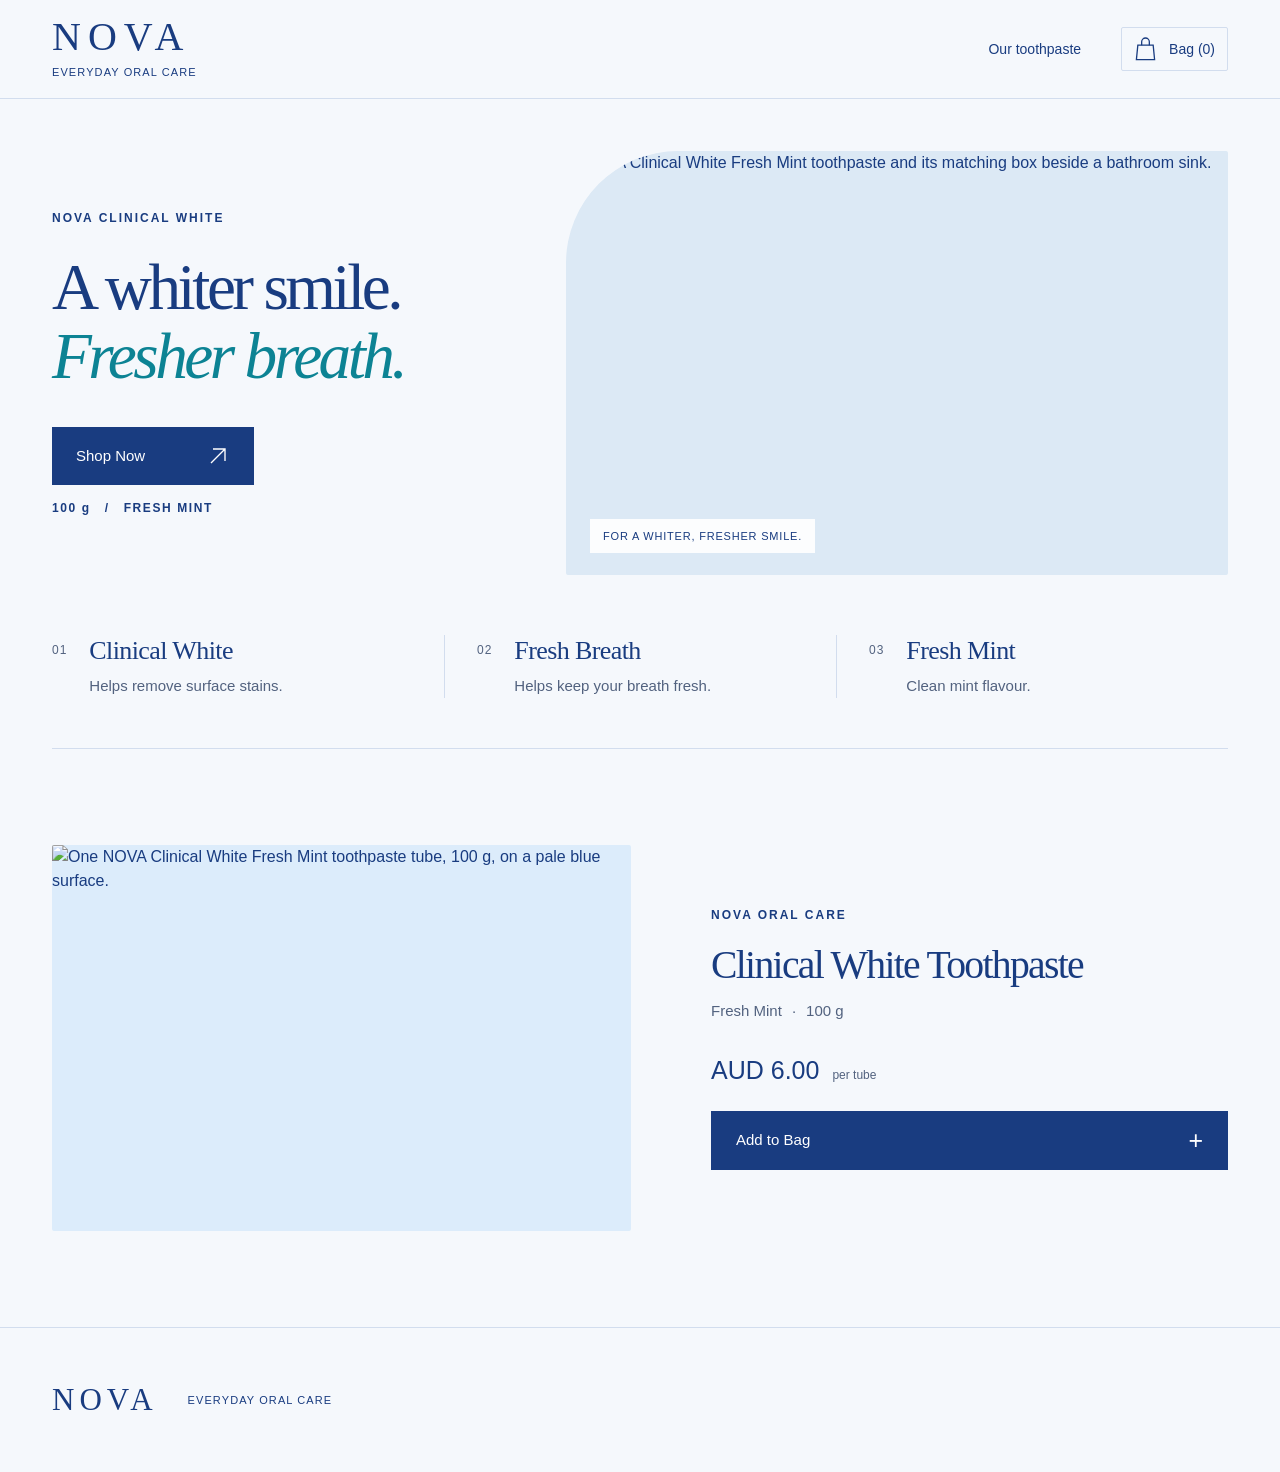
==== index.html @ c492907c "Build NOVA toothpaste page with compatible DICE tracking and accessible bag" ====
<!doctype html>
<html lang="en-AU">
<head>
  <meta charset="utf-8">
  <meta name="viewport" content="width=device-width, initial-scale=1">
  <meta name="theme-color" content="#f5f8fc">
  <meta name="description" content="Discover NOVA Clinical White Toothpaste. Fresh Mint, 100 g.">
  <title>Clinical White Toothpaste — NOVA</title>
  <link rel="icon" href="data:,">
  <link rel="stylesheet" href="styles.css">
  <script src="app.js" defer></script>
  <script src="tracking.js" defer></script>
</head>
<body>
  <header class="site-header">
    <div class="header-inner wrap">
      <div class="brand" aria-label="NOVA — Everyday oral care">
        <span class="wordmark" aria-hidden="true">NOVA</span>
        <span class="brand-caption" aria-hidden="true">Everyday oral care</span>
      </div>
      <div class="header-tools">
        <span class="category-label">Our toothpaste</span>
        <button class="bag" id="open-bag" type="button" aria-haspopup="dialog" aria-controls="bag-panel" aria-expanded="false">
          <svg viewBox="0 0 24 26" width="23" height="25" fill="none" aria-hidden="true"><path d="M4 8.5h16l1.5 15h-19l1.5-15Z"/><path d="M8 8.5V5a4 4 0 0 1 8 0v3.5"/></svg>
          <span id="bag-count">Bag (0)</span>
        </button>
      </div>
    </div>
  </header>

  <main class="wrap">
    <section class="introduction" aria-labelledby="hero-heading">
      <div class="hero">
        <div class="hero-copy">
          <p class="eyebrow">NOVA Clinical White</p>
          <h1 id="hero-heading">A whiter smile.<br><em>Fresher breath.</em></h1>
          <!-- Shop Now leads to the single purchase section; it never adds an item. -->
          <a class="shop-button" id="shop-now" href="#product">
            <span>Shop Now</span>
            <svg viewBox="0 0 24 24" width="24" height="24" fill="none" aria-hidden="true"><path d="M5 19 19 5M7 5h12v12"/></svg>
          </a>
          <p class="product-facts"><span>100 g</span><span aria-hidden="true">/</span><span>Fresh Mint</span></p>
        </div>
        <figure class="hero-photo">
          <img src="assets/nova-hero-hd.jpg" width="1536" height="1024" alt="NOVA Clinical White Fresh Mint toothpaste and its matching box beside a bathroom sink." fetchpriority="high" draggable="false">
          <span class="photo-label" aria-hidden="true">For a whiter, fresher smile.</span>
        </figure>
      </div>

      <div class="benefits" aria-label="Product features">
        <div class="benefit"><span class="benefit-number" aria-hidden="true">01</span><div><h2>Clinical White</h2><p>Helps remove surface stains.</p></div></div>
        <div class="benefit"><span class="benefit-number" aria-hidden="true">02</span><div><h2>Fresh Breath</h2><p>Helps keep your breath fresh.</p></div></div>
        <div class="benefit"><span class="benefit-number" aria-hidden="true">03</span><div><h2>Fresh Mint</h2><p>Clean mint flavour.</p></div></div>
      </div>
    </section>

    <section class="product-section" id="product" aria-labelledby="product-heading">
      <figure class="product-photo">
        <img src="assets/nova-tube-studio.png" width="1536" height="1024" alt="One NOVA Clinical White Fresh Mint toothpaste tube, 100 g, on a pale blue surface." draggable="false">
      </figure>
      <div class="product-copy">
        <p class="eyebrow">NOVA Oral Care</p>
        <h2 id="product-heading" tabindex="-1">Clinical White Toothpaste</h2>
        <p class="variant">Fresh Mint <span aria-hidden="true">·</span> 100 g</p>
        <p class="price">AUD 6.00 <span>per tube</span></p>
        <button class="add-button" id="add-to-bag" type="button"><span id="add-label">Add to Bag</span><span id="add-symbol" aria-hidden="true">+</span></button>
        <span class="sr-only" id="bag-announcement" role="status" aria-live="polite" aria-atomic="true"></span>
      </div>
    </section>
  </main>

  <footer class="site-footer"><div class="wrap footer-inner"><span class="wordmark">NOVA</span><span class="brand-caption">Everyday oral care</span></div></footer>

  <!-- A read-only bag preview; adding an item remains a separate action. -->
  <dialog class="bag-panel" id="bag-panel" aria-labelledby="bag-heading">
    <div class="bag-panel-header">
      <h2 id="bag-heading">Your bag</h2>
      <button class="bag-close" id="close-bag" type="button" autofocus>Close</button>
    </div>
    <div class="bag-panel-body">
      <div class="bag-empty" id="bag-empty">
        <svg viewBox="0 0 24 26" width="40" height="44" fill="none" aria-hidden="true"><path d="M4 8.5h16l1.5 15h-19l1.5-15Z"/><path d="M8 8.5V5a4 4 0 0 1 8 0v3.5"/></svg>
        <h3>Your bag is empty.</h3>
        <p>Take a look at Clinical White Toothpaste.</p>
      </div>
      <div id="bag-filled" hidden>
        <div class="bag-item">
          <img src="assets/nova-tube-studio.png" width="1536" height="1024" alt="NOVA Clinical White toothpaste tube">
          <div class="bag-item-copy">
            <h3>Clinical White Toothpaste</h3>
            <p>Fresh Mint · 100 g</p>
            <p>Quantity: 1</p>
            <p class="bag-item-price">AUD 6.00</p>
          </div>
        </div>
        <div class="bag-subtotal"><span>Subtotal</span><span>AUD 6.00</span></div>
      </div>
    </div>
    <div class="bag-panel-footer"><button class="browse-button" id="continue-browsing" type="button">Continue browsing</button></div>
  </dialog>
</body>
</html>
---- styles.css ----
/* Main editing controls: palette, content width and section spacing. */
:root {
  --paper: #f5f8fc;
  --navy: #193c80;
  --teal: #0c8394;
  --muted: #52627f;
  --rule: #d2ddee;
  --content-width: 1290px;
  --intro-top: 52px;
  --features-gap: 60px;
  --purchase-space: 96px;
  color-scheme: light;
  font-family: Arial, Helvetica, sans-serif;
  color: var(--navy);
  background: var(--paper);
}
* { box-sizing: border-box; }
html { scroll-behavior: smooth; }
body { margin: 0; font-size: 16px; line-height: 1.5; -webkit-font-smoothing: antialiased; }
button, a { -webkit-tap-highlight-color: transparent; }
button { font: inherit; }
figure, h1, h2, p { margin: 0; }
svg { flex: none; stroke: currentColor; stroke-width: 1.35; }
.wrap { width: min(var(--content-width), calc(100% - 104px)); margin-inline: auto; }
.site-header { position: sticky; top: 0; z-index: 10; background: var(--paper); border-bottom: 1px solid var(--rule); }
.header-inner { min-height: 98px; display: flex; align-items: center; justify-content: space-between; gap: 24px; }
.brand { display: flex; flex-direction: column; align-items: flex-start; }
.wordmark { font: 40px/1 Georgia, 'Times New Roman', serif; letter-spacing: 7px; }
.brand-caption { margin-top: 7px; font-size: 11px; letter-spacing: 1.1px; text-transform: uppercase; }
.header-tools { display: flex; align-items: center; gap: 40px; font-size: 14px; }
.bag { display: inline-flex; align-items: center; gap: 12px; min-height: 44px; padding: 8px 12px; border: 1px solid var(--rule); border-radius: 2px; background: transparent; color: var(--navy); font: inherit; white-space: nowrap; cursor: pointer; }
.bag:hover { background: #eaf0f8; border-color: #a9bbd5; }
.introduction { padding-top: var(--intro-top); border-bottom: 1px solid var(--rule); }
.hero { display: grid; grid-template-columns: .82fr 1.18fr; gap: 54px; align-items: center; }
.hero-copy { padding-block: 16px; }
.eyebrow { font-size: 12px; line-height: 1.5; font-weight: 700; letter-spacing: 2px; text-transform: uppercase; }
h1 { margin-top: 26px; font: 400 clamp(46px, 5.1vw, 74px)/1.06 Georgia, 'Times New Roman', serif; letter-spacing: -3.5px; }
h1 em { color: var(--teal); font-weight: 400; }
.shop-button, .add-button { display: flex; align-items: center; justify-content: space-between; gap: 28px; min-height: 58px; border: 1px solid var(--navy); border-radius: 0; background: var(--navy); color: white; text-decoration: none; cursor: pointer; transition: background-color 160ms ease, border-color 160ms ease; }
.shop-button { width: 202px; margin-top: 36px; padding: 16px 23px; font-size: 15px; }
.shop-button:hover, .add-button:not([aria-disabled="true"]):hover { background: #102f69; border-color: #102f69; }
a:focus-visible, button:focus-visible { outline: 3px solid var(--teal); outline-offset: 5px; }
.product-facts { display: flex; align-items: center; gap: 14px; margin-top: 15px; font-size: 12px; line-height: 1.4; font-weight: 700; letter-spacing: 1.6px; }
.product-facts span:last-child { text-transform: uppercase; }
.hero-photo { position: relative; overflow: hidden; aspect-ratio: 749 / 480; border-radius: 112px 2px 2px 2px; background: #dce9f5; }
.hero-photo img { display: block; width: 100%; height: 100%; object-fit: cover; }
.photo-label { position: absolute; left: 24px; bottom: 22px; padding: 9px 13px; background: rgb(255 255 255 / 93%); font-size: 11px; letter-spacing: .8px; text-transform: uppercase; }
.benefits { display: grid; grid-template-columns: repeat(3, 1fr); margin-top: var(--features-gap); padding-bottom: 50px; }
.benefit { display: flex; align-items: flex-start; gap: 22px; padding-inline: 32px; border-left: 1px solid var(--rule); }
.benefit:first-child { border-left: 0; padding-left: 0; }
.benefit:last-child { padding-right: 0; }
.benefit-number { padding-top: 6px; flex: none; font-size: 12px; letter-spacing: 1px; color: var(--muted); }
.benefit h2 { font: 400 26px/1.2 Georgia, 'Times New Roman', serif; letter-spacing: -.6px; }
.benefit p { margin-top: 9px; font-size: 15px; color: var(--muted); }
.product-section { display: grid; grid-template-columns: 1.12fr 1fr; align-items: center; gap: 80px; padding-block: var(--purchase-space); scroll-margin-top: 128px; }
.product-photo { overflow: hidden; aspect-ratio: 3 / 2; border-radius: 2px; background: #dcecfb; }
.product-photo img { display: block; width: 100%; height: 100%; object-fit: cover; }
.product-copy { padding-block: 16px; }
.product-copy h2 { margin-top: 19px; font: 400 clamp(34px, 3.1vw, 46px)/1.13 Georgia, 'Times New Roman', serif; letter-spacing: -1.7px; }
.product-copy h2:focus { outline: none; }
.variant { display: flex; gap: 10px; margin-top: 12px; color: var(--muted); font-size: 15px; }
.price { display: flex; align-items: baseline; gap: 13px; margin-top: 32px; font-size: 25px; line-height: 1.2; }
.price span { color: var(--muted); font-size: 12px; }
.add-button { width: 100%; margin-top: 26px; padding: 16px 24px; font-size: 15px; text-align: left; }
#add-symbol { font-size: 25px; font-weight: 400; line-height: 1; }
.add-button[aria-disabled="true"] { cursor: default; }
.site-footer { border-top: 1px solid var(--rule); }
.footer-inner { min-height: 144px; display: flex; align-items: center; gap: 30px; padding-block: 32px; }
.footer-inner .wordmark { font-size: 31px; letter-spacing: 5px; }
.footer-inner .brand-caption { margin: 0; }
.bag-panel { position: fixed; inset: 0 0 0 auto; width: min(440px, 100%); height: 100%; height: 100dvh; max-width: none; max-height: none; margin: 0; padding: 0; border: 0; border-left: 1px solid var(--rule); color: var(--navy); background: var(--paper); box-shadow: -12px 0 48px rgb(12 32 64 / 12%); }
.bag-panel[open] { display: flex; flex-direction: column; }
.bag-panel::backdrop { background: rgb(17 33 58 / 30%); }
.bag-panel [hidden] { display: none; }
.bag-panel-header { display: flex; align-items: center; justify-content: space-between; gap: 20px; padding: 25px 28px; border-bottom: 1px solid var(--rule); }
.bag-panel-header h2 { font: 400 32px/1.2 Georgia, 'Times New Roman', serif; letter-spacing: -.6px; }
.bag-close { min-height: 44px; padding: 10px 4px; border: 0; background: none; color: var(--navy); font-size: 13px; text-decoration: underline; text-underline-offset: 4px; cursor: pointer; }
.bag-panel-body { flex: 1; overflow-y: auto; padding: 32px 28px; }
.bag-empty { padding-block: 42px; text-align: center; }
.bag-empty svg { margin-bottom: 20px; }
.bag-empty h3 { margin: 0; font: 400 26px/1.25 Georgia, 'Times New Roman', serif; }
.bag-empty p { margin-top: 14px; font-size: 14px; color: var(--muted); }
.bag-item { display: grid; grid-template-columns: 116px minmax(0, 1fr); gap: 20px; align-items: start; }
.bag-item img { width: 100%; height: 94px; object-fit: cover; border-radius: 2px; }
.bag-item h3 { margin: 0 0 10px; font: 400 23px/1.2 Georgia, 'Times New Roman', serif; letter-spacing: -.4px; }
.bag-item p { margin-top: 6px; font-size: 13px; color: var(--muted); }
.bag-item .bag-item-price { margin-top: 16px; color: var(--navy); font-size: 16px; }
.bag-subtotal { display: flex; justify-content: space-between; gap: 20px; margin-top: 32px; padding-top: 23px; border-top: 1px solid var(--rule); }
.bag-panel-footer { padding: 24px 28px 28px; border-top: 1px solid var(--rule); }
.browse-button { width: 100%; min-height: 54px; padding: 14px 20px; border: 1px solid var(--navy); border-radius: 0; background: var(--navy); color: white; cursor: pointer; }
.browse-button:hover { background: #102f69; }
.sr-only { position: absolute; width: 1px; height: 1px; padding: 0; overflow: hidden; clip: rect(0, 0, 0, 0); white-space: nowrap; border: 0; }
@media (min-width: 1440px) { .wrap { width: min(var(--content-width), calc(100% - 150px)); } }
@media (max-width: 1100px) and (min-width: 781px) {
  .wrap { width: calc(100% - 72px); }
  .hero { gap: 32px; grid-template-columns: .9fr 1.1fr; }
  h1 { font-size: clamp(41px, 4.9vw, 55px); letter-spacing: -2.4px; }
  .hero-photo { border-top-left-radius: 80px; }
  .benefit { gap: 14px; padding-inline: 22px; }
  .benefit h2 { font-size: 24px; }
  .benefit p { font-size: 14px; }
  .product-section { gap: 48px; }
}
@media (max-width: 780px) {
  :root { --intro-top: 36px; --features-gap: 40px; --purchase-space: 60px; }
  .wrap { width: calc(100% - 48px); }
  .header-inner { min-height: 84px; }
  .wordmark { font-size: 32px; letter-spacing: 5px; }
  .brand-caption { font-size: 9px; letter-spacing: .9px; }
  .header-tools { gap: 24px; font-size: 13px; }
  .hero { grid-template-columns: 1fr; gap: 32px; }
  .hero-copy { padding-block: 0; }
  h1 { margin-top: 20px; font-size: clamp(44px, 8.2vw, 64px); letter-spacing: -2.4px; }
  .shop-button { margin-top: 26px; }
  .hero-photo { border-top-left-radius: 80px; }
  .benefits { padding-bottom: 40px; }
  .benefit { gap: 12px; padding-inline: 16px; }
  .benefit h2 { font-size: 23px; }
  .benefit p { font-size: 14px; }
  .product-section { grid-template-columns: 1fr; gap: 34px; scroll-margin-top: 108px; }
  .product-copy { padding-block: 0; }
  .product-copy h2 { font-size: clamp(34px, 5.7vw, 44px); }
  .footer-inner { min-height: 128px; }
}
@media (max-width: 560px) {
  .wrap { width: calc(100% - 40px); }
  .category-label { display: none; }
  .header-tools { gap: 0; }
  .bag { gap: 8px; }
  .bag svg { width: 20px; height: 23px; }
  h1 { font-size: clamp(37px, 10.9vw, 57px); letter-spacing: -2px; }
  .eyebrow { font-size: 10px; letter-spacing: 1.7px; }
  .hero-photo { border-top-left-radius: 62px; }
  .photo-label { left: 12px; bottom: 12px; padding: 5px 7px; font-size: 7px; letter-spacing: .4px; }
  .shop-button { width: 182px; min-height: 54px; padding: 14px 20px; font-size: 14px; }
  .product-facts { font-size: 11px; gap: 12px; letter-spacing: 1.2px; }
  .benefits { grid-template-columns: 1fr; gap: 24px; }
  .benefit { padding: 0; border: 0; gap: 20px; }
  .benefit h2 { font-size: 25px; }
  .benefit p { margin-top: 5px; font-size: 14px; }
  .benefit-number { padding-top: 5px; }
  .product-copy h2 { font-size: 35px; letter-spacing: -1.2px; }
  .variant { margin-top: 10px; font-size: 14px; }
  .price { margin-top: 28px; }
  .footer-inner { gap: 18px; min-height: 116px; }
  .footer-inner .wordmark { font-size: 27px; letter-spacing: 4px; }
  .footer-inner .brand-caption { font-size: 8px; letter-spacing: .8px; }
  .bag-panel-header, .bag-panel-body, .bag-panel-footer { padding-inline: 22px; }
  .bag-item { grid-template-columns: 96px minmax(0, 1fr); gap: 16px; }
  .bag-item img { height: 84px; }
}
@media (prefers-reduced-motion: reduce) { html { scroll-behavior: auto; } .shop-button, .add-button { transition: none; } }
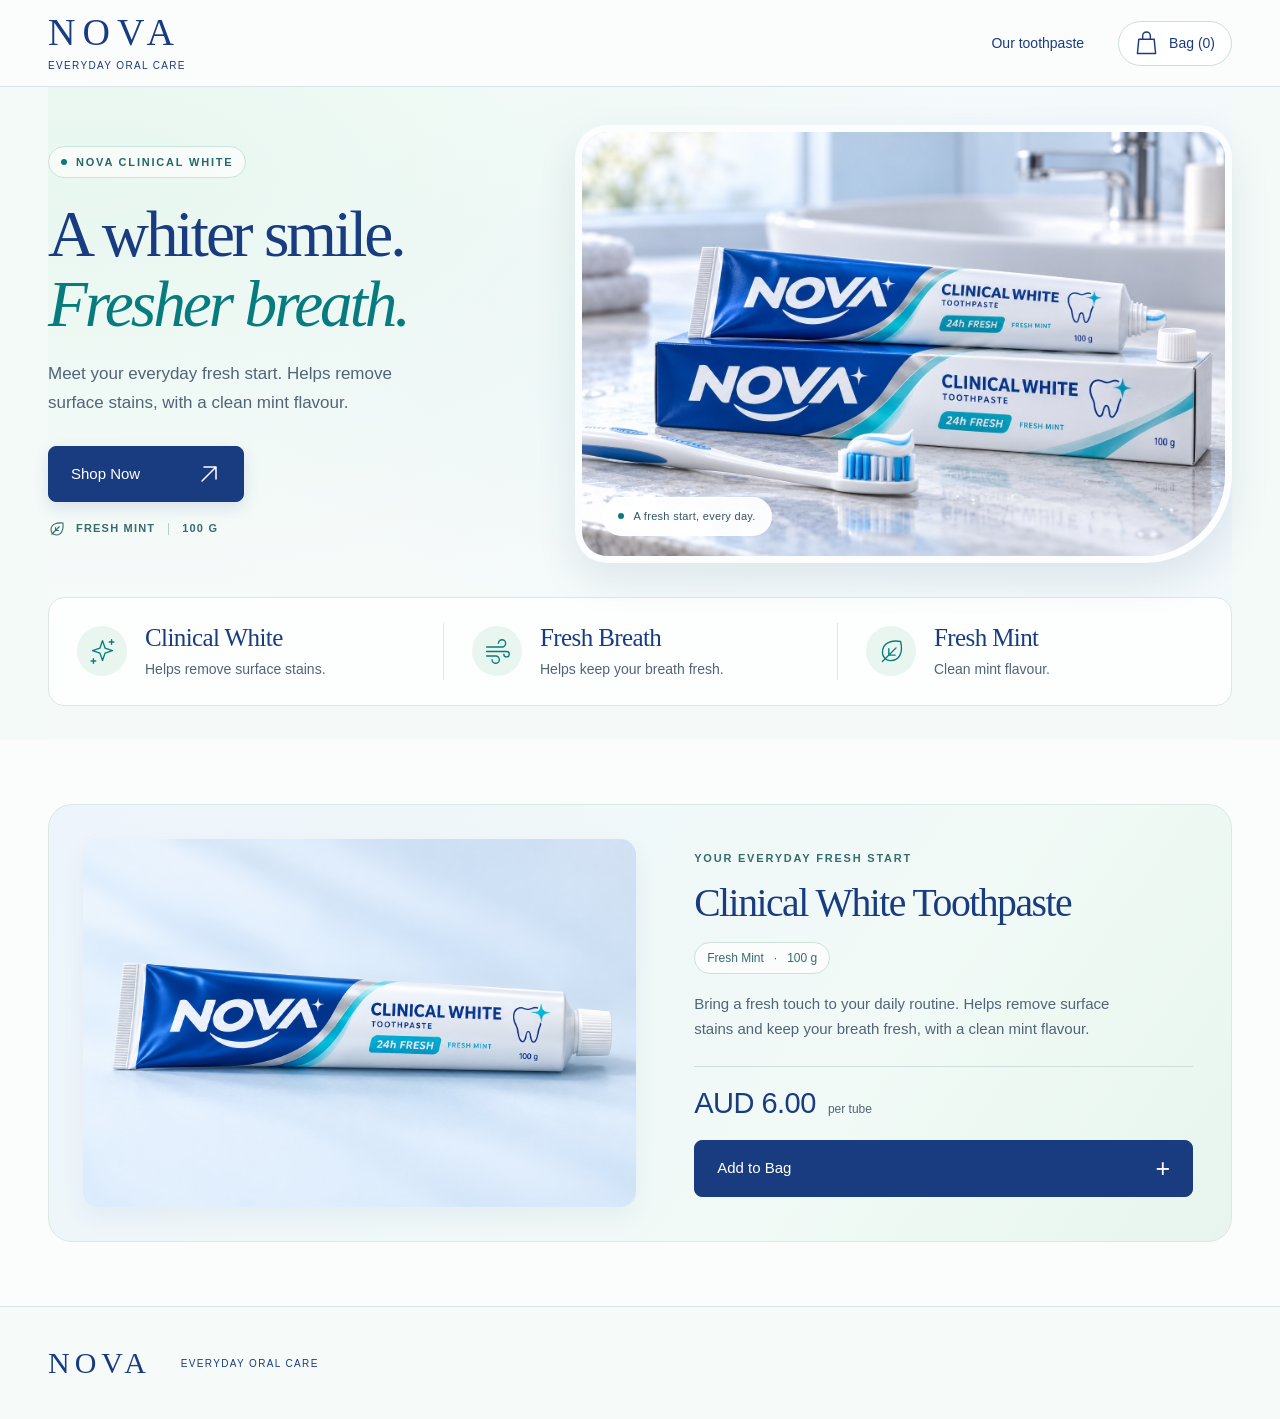
==== commit ddd19213: "Refresh NOVA landing page with mint accents and clearer product presentation" ====
--- a/index.html
+++ b/index.html
@@ -3,11 +3,11 @@
 <head>
   <meta charset="utf-8">
   <meta name="viewport" content="width=device-width, initial-scale=1">
-  <meta name="theme-color" content="#f5f8fc">
+  <meta name="theme-color" content="#f3faf8">
   <meta name="description" content="Discover NOVA Clinical White Toothpaste. Fresh Mint, 100 g.">
   <title>Clinical White Toothpaste — NOVA</title>
   <link rel="icon" href="data:,">
-  <link rel="stylesheet" href="styles.css">
+  <link rel="stylesheet" href="styles.css?v=20261106">
   <script src="app.js" defer></script>
   <script src="tracking.js" defer></script>
 </head>
@@ -32,25 +32,26 @@
     <section class="introduction" aria-labelledby="hero-heading">
       <div class="hero">
         <div class="hero-copy">
-          <p class="eyebrow">NOVA Clinical White</p>
+          <p class="eyebrow hero-eyebrow"><span class="eyebrow-dot" aria-hidden="true"></span>NOVA Clinical White</p>
           <h1 id="hero-heading">A whiter smile.<br><em>Fresher breath.</em></h1>
+          <p class="hero-description">Meet your everyday fresh start. Helps remove surface stains, with a clean mint flavour.</p>
           <!-- Shop Now leads to the single purchase section; it never adds an item. -->
           <a class="shop-button" id="shop-now" href="#product">
             <span>Shop Now</span>
             <svg viewBox="0 0 24 24" width="24" height="24" fill="none" aria-hidden="true"><path d="M5 19 19 5M7 5h12v12"/></svg>
           </a>
-          <p class="product-facts"><span>100 g</span><span aria-hidden="true">/</span><span>Fresh Mint</span></p>
+          <p class="product-facts"><svg viewBox="0 0 24 24" width="18" height="18" fill="none" aria-hidden="true"><path d="M20 4C11 3 4 6 4 13a7 7 0 0 0 7 7c7 0 10-7 9-16Z"/><path d="m5 19 10-10M10 14v-4m0 4h4"/></svg><span>Fresh Mint</span><span class="fact-divider" aria-hidden="true"></span><span>100 g</span></p>
         </div>
         <figure class="hero-photo">
           <img src="assets/nova-hero-hd.jpg" width="1536" height="1024" alt="NOVA Clinical White Fresh Mint toothpaste and its matching box beside a bathroom sink." fetchpriority="high" draggable="false">
-          <span class="photo-label" aria-hidden="true">For a whiter, fresher smile.</span>
+          <span class="photo-label" aria-hidden="true"><span class="photo-label-dot"></span>A fresh start, every day.</span>
         </figure>
       </div>
 
       <div class="benefits" aria-label="Product features">
-        <div class="benefit"><span class="benefit-number" aria-hidden="true">01</span><div><h2>Clinical White</h2><p>Helps remove surface stains.</p></div></div>
-        <div class="benefit"><span class="benefit-number" aria-hidden="true">02</span><div><h2>Fresh Breath</h2><p>Helps keep your breath fresh.</p></div></div>
-        <div class="benefit"><span class="benefit-number" aria-hidden="true">03</span><div><h2>Fresh Mint</h2><p>Clean mint flavour.</p></div></div>
+        <div class="benefit"><span class="benefit-icon" aria-hidden="true"><svg viewBox="0 0 32 32" width="29" height="29" fill="none"><path d="m16 4 2.8 8.2L27 15l-8.2 2.8L16 26l-2.8-8.2L5 15l8.2-2.8L16 4Z"/><path d="M26 3v5m-2.5-2.5h5M6 24v5m-2.5-2.5h5"/></svg></span><div><h2>Clinical White</h2><p>Helps remove surface stains.</p></div></div>
+        <div class="benefit"><span class="benefit-icon" aria-hidden="true"><svg viewBox="0 0 32 32" width="29" height="29" fill="none"><path d="M4 11h17a4 4 0 1 0-4-4M4 16h22a3 3 0 1 1-3 3M4 21h10a4 4 0 1 1-4 4"/></svg></span><div><h2>Fresh Breath</h2><p>Helps keep your breath fresh.</p></div></div>
+        <div class="benefit"><span class="benefit-icon" aria-hidden="true"><svg viewBox="0 0 32 32" width="29" height="29" fill="none"><path d="M26 5C15 3 6 7 6 17a9 9 0 0 0 9 9C25 26 29 17 26 5Z"/><path d="M6 27 21 12M13 20v-7m0 7h7"/></svg></span><div><h2>Fresh Mint</h2><p>Clean mint flavour.</p></div></div>
       </div>
     </section>
 
@@ -59,9 +60,10 @@
         <img src="assets/nova-tube-studio.png" width="1536" height="1024" alt="One NOVA Clinical White Fresh Mint toothpaste tube, 100 g, on a pale blue surface." draggable="false">
       </figure>
       <div class="product-copy">
-        <p class="eyebrow">NOVA Oral Care</p>
+        <p class="eyebrow product-eyebrow">Your everyday fresh start</p>
         <h2 id="product-heading" tabindex="-1">Clinical White Toothpaste</h2>
         <p class="variant">Fresh Mint <span aria-hidden="true">·</span> 100 g</p>
+        <p class="product-description">Bring a fresh touch to your daily routine. Helps remove surface stains and keep your breath fresh, with a clean mint flavour.</p>
         <p class="price">AUD 6.00 <span>per tube</span></p>
         <button class="add-button" id="add-to-bag" type="button"><span id="add-label">Add to Bag</span><span id="add-symbol" aria-hidden="true">+</span></button>
         <span class="sr-only" id="bag-announcement" role="status" aria-live="polite" aria-atomic="true"></span>
@@ -100,3 +102,4 @@
   </dialog>
 </body>
 </html>
+
--- a/styles.css
+++ b/styles.css
@@ -1,14 +1,11 @@
-/* Main editing controls: palette, content width and section spacing. */
+/* NOVA visual refresh. Keep the study hooks and product information in index.html. */
 :root {
-  --paper: #f5f8fc;
+  --paper: #fbfdfd;
   --navy: #193c80;
-  --teal: #0c8394;
-  --muted: #52627f;
-  --rule: #d2ddee;
+  --teal: #087b7e;
+  --muted: #526477;
+  --rule: #d8e5e6;
   --content-width: 1290px;
-  --intro-top: 52px;
-  --features-gap: 60px;
-  --purchase-space: 96px;
   color-scheme: light;
   font-family: Arial, Helvetica, sans-serif;
   color: var(--navy);
@@ -20,53 +17,58 @@
 button, a { -webkit-tap-highlight-color: transparent; }
 button { font: inherit; }
 figure, h1, h2, p { margin: 0; }
-svg { flex: none; stroke: currentColor; stroke-width: 1.35; }
-.wrap { width: min(var(--content-width), calc(100% - 104px)); margin-inline: auto; }
-.site-header { position: sticky; top: 0; z-index: 10; background: var(--paper); border-bottom: 1px solid var(--rule); }
-.header-inner { min-height: 98px; display: flex; align-items: center; justify-content: space-between; gap: 24px; }
+svg { flex: none; stroke: currentColor; stroke-width: 1.5; stroke-linecap: round; stroke-linejoin: round; }
+.wrap { width: min(var(--content-width), calc(100% - 96px)); margin-inline: auto; }
+.site-header { position: sticky; top: 0; z-index: 10; background: rgb(251 253 253 / 96%); border-bottom: 1px solid var(--rule); }
+.header-inner { min-height: 86px; display: flex; align-items: center; justify-content: space-between; gap: 24px; }
 .brand { display: flex; flex-direction: column; align-items: flex-start; }
-.wordmark { font: 40px/1 Georgia, 'Times New Roman', serif; letter-spacing: 7px; }
-.brand-caption { margin-top: 7px; font-size: 11px; letter-spacing: 1.1px; text-transform: uppercase; }
-.header-tools { display: flex; align-items: center; gap: 40px; font-size: 14px; }
-.bag { display: inline-flex; align-items: center; gap: 12px; min-height: 44px; padding: 8px 12px; border: 1px solid var(--rule); border-radius: 2px; background: transparent; color: var(--navy); font: inherit; white-space: nowrap; cursor: pointer; }
-.bag:hover { background: #eaf0f8; border-color: #a9bbd5; }
-.introduction { padding-top: var(--intro-top); border-bottom: 1px solid var(--rule); }
-.hero { display: grid; grid-template-columns: .82fr 1.18fr; gap: 54px; align-items: center; }
-.hero-copy { padding-block: 16px; }
-.eyebrow { font-size: 12px; line-height: 1.5; font-weight: 700; letter-spacing: 2px; text-transform: uppercase; }
-h1 { margin-top: 26px; font: 400 clamp(46px, 5.1vw, 74px)/1.06 Georgia, 'Times New Roman', serif; letter-spacing: -3.5px; }
+.wordmark { font: 38px/1 Georgia, 'Times New Roman', serif; letter-spacing: 7px; }
+.brand-caption { margin-top: 7px; font-size: 10px; letter-spacing: 1.35px; text-transform: uppercase; }
+.header-tools { display: flex; align-items: center; gap: 34px; font-size: 14px; }
+.bag { display: inline-flex; align-items: center; gap: 11px; min-height: 44px; padding: 9px 16px; border: 1px solid #cbdcdd; border-radius: 24px; background: #fff; color: var(--navy); font: inherit; white-space: nowrap; cursor: pointer; transition: background-color 160ms ease; }
+.bag:hover { background: #edf7f4; }
+.introduction { position: relative; isolation: isolate; padding-block: 38px 34px; }
+.introduction::before { content: ''; position: absolute; z-index: -1; inset: 0; background: radial-gradient(ellipse at 4% 14%, #e8f7f0 0, transparent 54%), radial-gradient(ellipse at 97% 40%, #e9f1fc 0, transparent 62%), linear-gradient(180deg, #f8fcfb, #f5faf9); box-shadow: 0 0 0 100vmax #f4faf8; clip-path: inset(0 -100vmax); }
+.hero { display: grid; grid-template-columns: .84fr 1.16fr; gap: 52px; align-items: center; }
+.hero-copy { padding-block: 20px 24px; }
+.eyebrow { font-size: 11px; line-height: 1.5; font-weight: 700; letter-spacing: 1.8px; text-transform: uppercase; }
+.hero-eyebrow { display: inline-flex; align-items: center; gap: 9px; padding: 7px 12px; border: 1px solid #c9e4dc; border-radius: 24px; background: rgb(255 255 255 / 65%); color: #236967; }
+.eyebrow-dot, .photo-label-dot { display: inline-block; flex: none; width: 6px; height: 6px; border-radius: 50%; background: var(--teal); }
+h1 { margin-top: 22px; font: 400 clamp(46px, 5.1vw, 72px)/1.07 Georgia, 'Times New Roman', serif; letter-spacing: -3px; }
 h1 em { color: var(--teal); font-weight: 400; }
-.shop-button, .add-button { display: flex; align-items: center; justify-content: space-between; gap: 28px; min-height: 58px; border: 1px solid var(--navy); border-radius: 0; background: var(--navy); color: white; text-decoration: none; cursor: pointer; transition: background-color 160ms ease, border-color 160ms ease; }
-.shop-button { width: 202px; margin-top: 36px; padding: 16px 23px; font-size: 15px; }
-.shop-button:hover, .add-button:not([aria-disabled="true"]):hover { background: #102f69; border-color: #102f69; }
+.hero-description { max-width: 390px; margin-top: 20px; color: var(--muted); font-size: 17px; line-height: 1.7; text-wrap: pretty; }
+.shop-button, .add-button { display: flex; align-items: center; justify-content: space-between; gap: 28px; min-height: 56px; border: 1px solid var(--navy); border-radius: 8px; background: var(--navy); color: white; text-decoration: none; cursor: pointer; transition: background-color 160ms ease, border-color 160ms ease, box-shadow 160ms ease; }
+.shop-button { width: 196px; margin-top: 28px; padding: 15px 22px; font-size: 15px; box-shadow: 0 6px 16px rgb(25 60 128 / 12%); }
+.shop-button:hover, .add-button:not([aria-disabled="true"]):hover { background: #102f69; border-color: #102f69; box-shadow: 0 7px 18px rgb(25 60 128 / 18%); }
 a:focus-visible, button:focus-visible { outline: 3px solid var(--teal); outline-offset: 5px; }
-.product-facts { display: flex; align-items: center; gap: 14px; margin-top: 15px; font-size: 12px; line-height: 1.4; font-weight: 700; letter-spacing: 1.6px; }
-.product-facts span:last-child { text-transform: uppercase; }
-.hero-photo { position: relative; overflow: hidden; aspect-ratio: 749 / 480; border-radius: 112px 2px 2px 2px; background: #dce9f5; }
+.product-facts { display: flex; align-items: center; gap: 10px; margin-top: 18px; color: #356d6b; font-size: 11px; line-height: 1.4; font-weight: 700; letter-spacing: 1.2px; text-transform: uppercase; }
+.fact-divider { width: 1px; height: 12px; margin-inline: 3px; background: #b7ceca; }
+.hero-photo { position: relative; overflow: hidden; aspect-ratio: 3 / 2; border: 7px solid rgb(255 255 255 / 90%); border-radius: 32px 32px 88px 32px; background: #dce9f5; box-shadow: 0 16px 40px rgb(32 73 94 / 10%); }
 .hero-photo img { display: block; width: 100%; height: 100%; object-fit: cover; }
-.photo-label { position: absolute; left: 24px; bottom: 22px; padding: 9px 13px; background: rgb(255 255 255 / 93%); font-size: 11px; letter-spacing: .8px; text-transform: uppercase; }
-.benefits { display: grid; grid-template-columns: repeat(3, 1fr); margin-top: var(--features-gap); padding-bottom: 50px; }
-.benefit { display: flex; align-items: flex-start; gap: 22px; padding-inline: 32px; border-left: 1px solid var(--rule); }
-.benefit:first-child { border-left: 0; padding-left: 0; }
-.benefit:last-child { padding-right: 0; }
-.benefit-number { padding-top: 6px; flex: none; font-size: 12px; letter-spacing: 1px; color: var(--muted); }
-.benefit h2 { font: 400 26px/1.2 Georgia, 'Times New Roman', serif; letter-spacing: -.6px; }
-.benefit p { margin-top: 9px; font-size: 15px; color: var(--muted); }
-.product-section { display: grid; grid-template-columns: 1.12fr 1fr; align-items: center; gap: 80px; padding-block: var(--purchase-space); scroll-margin-top: 128px; }
-.product-photo { overflow: hidden; aspect-ratio: 3 / 2; border-radius: 2px; background: #dcecfb; }
+.photo-label { position: absolute; display: inline-flex; align-items: center; gap: 9px; left: 20px; bottom: 20px; padding: 10px 15px; border: 1px solid rgb(255 255 255 / 85%); border-radius: 24px; background: rgb(255 255 255 / 94%); color: #345467; font-size: 11px; letter-spacing: .3px; }
+.benefits { display: grid; grid-template-columns: repeat(3, minmax(0, 1fr)); margin-top: 34px; padding: 25px 0; border: 1px solid #dce8e5; border-radius: 16px; background: rgb(255 255 255 / 82%); }
+.benefit { display: flex; align-items: center; gap: 18px; padding-inline: 28px; border-left: 1px solid #dce8e5; min-width: 0; }
+.benefit:first-child { border-left: 0; }
+.benefit-icon { display: grid; flex: none; place-items: center; width: 50px; height: 50px; border-radius: 50%; color: var(--teal); background: #e9f5ef; }
+.benefit h2 { font: 400 25px/1.2 Georgia, 'Times New Roman', serif; letter-spacing: -.6px; }
+.benefit p { margin-top: 6px; font-size: 14px; color: var(--muted); }
+.product-section { display: grid; grid-template-columns: 1.1fr 1fr; align-items: center; gap: 58px; margin-block: 64px; padding: 34px; border: 1px solid #dce8e5; border-radius: 24px; background: linear-gradient(125deg, #edf4fc 0, #f1faf6 67%, #e7f5ee 100%); scroll-margin-top: 110px; }
+.product-photo { overflow: hidden; aspect-ratio: 3 / 2; border-radius: 16px; background: #dcecfb; box-shadow: 0 10px 24px rgb(33 72 113 / 6%); }
 .product-photo img { display: block; width: 100%; height: 100%; object-fit: cover; }
-.product-copy { padding-block: 16px; }
-.product-copy h2 { margin-top: 19px; font: 400 clamp(34px, 3.1vw, 46px)/1.13 Georgia, 'Times New Roman', serif; letter-spacing: -1.7px; }
+.product-copy { padding: 8px 4px 8px 0; }
+.product-eyebrow { color: #356d6b; }
+.product-copy h2 { max-width: 450px; margin-top: 15px; font: 400 clamp(34px, 3.1vw, 44px)/1.13 Georgia, 'Times New Roman', serif; letter-spacing: -1.5px; }
 .product-copy h2:focus { outline: none; }
-.variant { display: flex; gap: 10px; margin-top: 12px; color: var(--muted); font-size: 15px; }
-.price { display: flex; align-items: baseline; gap: 13px; margin-top: 32px; font-size: 25px; line-height: 1.2; }
-.price span { color: var(--muted); font-size: 12px; }
-.add-button { width: 100%; margin-top: 26px; padding: 16px 24px; font-size: 15px; text-align: left; }
+.variant { display: inline-flex; align-items: center; gap: 10px; margin-top: 16px; padding: 6px 12px; border: 1px solid #cce3d9; border-radius: 20px; background: rgb(255 255 255 / 70%); color: #356d6b; font-size: 12px; }
+.product-description { max-width: 430px; margin-top: 17px; color: var(--muted); font-size: 15px; line-height: 1.7; text-wrap: pretty; }
+.price { display: flex; align-items: baseline; gap: 12px; margin-top: 24px; padding-top: 19px; border-top: 1px solid #cddfdc; font-size: 29px; line-height: 1.2; letter-spacing: -.5px; }
+.price span { color: var(--muted); font-size: 12px; letter-spacing: 0; }
+.add-button { width: 100%; margin-top: 19px; padding: 15px 22px; font-size: 15px; text-align: left; }
 #add-symbol { font-size: 25px; font-weight: 400; line-height: 1; }
-.add-button[aria-disabled="true"] { cursor: default; }
-.site-footer { border-top: 1px solid var(--rule); }
-.footer-inner { min-height: 144px; display: flex; align-items: center; gap: 30px; padding-block: 32px; }
-.footer-inner .wordmark { font-size: 31px; letter-spacing: 5px; }
+.add-button[aria-disabled="true"] { cursor: default; background: #1a6571; border-color: #1a6571; }
+.site-footer { border-top: 1px solid var(--rule); background: #f6faf9; }
+.footer-inner { min-height: 112px; display: flex; align-items: center; gap: 30px; padding-block: 28px; }
+.footer-inner .wordmark { font-size: 30px; letter-spacing: 5px; }
 .footer-inner .brand-caption { margin: 0; }
 .bag-panel { position: fixed; inset: 0 0 0 auto; width: min(440px, 100%); height: 100%; height: 100dvh; max-width: none; max-height: none; margin: 0; padding: 0; border: 0; border-left: 1px solid var(--rule); color: var(--navy); background: var(--paper); box-shadow: -12px 0 48px rgb(12 32 64 / 12%); }
 .bag-panel[open] { display: flex; flex-direction: column; }
@@ -81,72 +83,85 @@
 .bag-empty h3 { margin: 0; font: 400 26px/1.25 Georgia, 'Times New Roman', serif; }
 .bag-empty p { margin-top: 14px; font-size: 14px; color: var(--muted); }
 .bag-item { display: grid; grid-template-columns: 116px minmax(0, 1fr); gap: 20px; align-items: start; }
-.bag-item img { width: 100%; height: 94px; object-fit: cover; border-radius: 2px; }
+.bag-item img { width: 100%; height: 94px; object-fit: cover; border-radius: 8px; }
 .bag-item h3 { margin: 0 0 10px; font: 400 23px/1.2 Georgia, 'Times New Roman', serif; letter-spacing: -.4px; }
 .bag-item p { margin-top: 6px; font-size: 13px; color: var(--muted); }
 .bag-item .bag-item-price { margin-top: 16px; color: var(--navy); font-size: 16px; }
 .bag-subtotal { display: flex; justify-content: space-between; gap: 20px; margin-top: 32px; padding-top: 23px; border-top: 1px solid var(--rule); }
 .bag-panel-footer { padding: 24px 28px 28px; border-top: 1px solid var(--rule); }
-.browse-button { width: 100%; min-height: 54px; padding: 14px 20px; border: 1px solid var(--navy); border-radius: 0; background: var(--navy); color: white; cursor: pointer; }
+.browse-button { width: 100%; min-height: 54px; padding: 14px 20px; border: 1px solid var(--navy); border-radius: 8px; background: var(--navy); color: white; cursor: pointer; }
 .browse-button:hover { background: #102f69; }
 .sr-only { position: absolute; width: 1px; height: 1px; padding: 0; overflow: hidden; clip: rect(0, 0, 0, 0); white-space: nowrap; border: 0; }
-@media (min-width: 1440px) { .wrap { width: min(var(--content-width), calc(100% - 150px)); } }
 @media (max-width: 1100px) and (min-width: 781px) {
-  .wrap { width: calc(100% - 72px); }
-  .hero { gap: 32px; grid-template-columns: .9fr 1.1fr; }
-  h1 { font-size: clamp(41px, 4.9vw, 55px); letter-spacing: -2.4px; }
-  .hero-photo { border-top-left-radius: 80px; }
-  .benefit { gap: 14px; padding-inline: 22px; }
-  .benefit h2 { font-size: 24px; }
-  .benefit p { font-size: 14px; }
-  .product-section { gap: 48px; }
+  .hero { gap: 30px; grid-template-columns: .95fr 1.05fr; }
+  h1 { font-size: clamp(42px, 4.9vw, 55px); letter-spacing: -2.3px; }
+  .hero-description { font-size: 16px; }
+  .hero-photo { border-radius: 24px 24px 60px 24px; border-width: 5px; }
+  .benefit { gap: 12px; padding-inline: 18px; }
+  .benefit-icon { width: 42px; height: 42px; }
+  .benefit-icon svg { width: 25px; height: 25px; }
+  .benefit h2 { font-size: 23px; }
+  .benefit p { font-size: 13px; }
+  .product-section { gap: 32px; padding: 28px; }
+  .product-copy h2 { font-size: 35px; }
 }
 @media (max-width: 780px) {
-  :root { --intro-top: 36px; --features-gap: 40px; --purchase-space: 60px; }
   .wrap { width: calc(100% - 48px); }
-  .header-inner { min-height: 84px; }
+  .header-inner { min-height: 78px; }
   .wordmark { font-size: 32px; letter-spacing: 5px; }
   .brand-caption { font-size: 9px; letter-spacing: .9px; }
   .header-tools { gap: 24px; font-size: 13px; }
-  .hero { grid-template-columns: 1fr; gap: 32px; }
+  .introduction { padding-block: 28px; }
+  .hero { grid-template-columns: 1fr; gap: 28px; }
   .hero-copy { padding-block: 0; }
-  h1 { margin-top: 20px; font-size: clamp(44px, 8.2vw, 64px); letter-spacing: -2.4px; }
-  .shop-button { margin-top: 26px; }
-  .hero-photo { border-top-left-radius: 80px; }
-  .benefits { padding-bottom: 40px; }
-  .benefit { gap: 12px; padding-inline: 16px; }
-  .benefit h2 { font-size: 23px; }
+  h1 { margin-top: 18px; font-size: clamp(46px, 8.3vw, 64px); letter-spacing: -2.4px; }
+  .hero-description { max-width: 450px; margin-top: 17px; }
+  .shop-button { margin-top: 23px; }
+  .hero-photo { border-radius: 24px 24px 64px 24px; }
+  .benefits { margin-top: 28px; padding-block: 22px; }
+  .benefit { flex-direction: column; align-items: flex-start; gap: 12px; padding-inline: 20px; }
+  .benefit h2 { font-size: 24px; }
   .benefit p { font-size: 14px; }
-  .product-section { grid-template-columns: 1fr; gap: 34px; scroll-margin-top: 108px; }
-  .product-copy { padding-block: 0; }
-  .product-copy h2 { font-size: clamp(34px, 5.7vw, 44px); }
-  .footer-inner { min-height: 128px; }
+  .product-section { grid-template-columns: 1fr; gap: 28px; margin-block: 40px; padding: 24px; scroll-margin-top: 102px; }
+  .product-copy { padding: 0 2px 4px; }
+  .product-copy h2 { max-width: none; font-size: clamp(34px, 5.7vw, 44px); }
+  .product-description { max-width: none; }
+  .footer-inner { min-height: 104px; }
 }
 @media (max-width: 560px) {
   .wrap { width: calc(100% - 40px); }
   .category-label { display: none; }
   .header-tools { gap: 0; }
-  .bag { gap: 8px; }
+  .bag { gap: 8px; padding-inline: 12px; }
   .bag svg { width: 20px; height: 23px; }
-  h1 { font-size: clamp(37px, 10.9vw, 57px); letter-spacing: -2px; }
-  .eyebrow { font-size: 10px; letter-spacing: 1.7px; }
-  .hero-photo { border-top-left-radius: 62px; }
-  .photo-label { left: 12px; bottom: 12px; padding: 5px 7px; font-size: 7px; letter-spacing: .4px; }
-  .shop-button { width: 182px; min-height: 54px; padding: 14px 20px; font-size: 14px; }
-  .product-facts { font-size: 11px; gap: 12px; letter-spacing: 1.2px; }
-  .benefits { grid-template-columns: 1fr; gap: 24px; }
-  .benefit { padding: 0; border: 0; gap: 20px; }
-  .benefit h2 { font-size: 25px; }
-  .benefit p { margin-top: 5px; font-size: 14px; }
-  .benefit-number { padding-top: 5px; }
-  .product-copy h2 { font-size: 35px; letter-spacing: -1.2px; }
-  .variant { margin-top: 10px; font-size: 14px; }
-  .price { margin-top: 28px; }
-  .footer-inner { gap: 18px; min-height: 116px; }
+  h1 { font-size: clamp(36px, 10.65vw, 57px); letter-spacing: -1.8px; }
+  .eyebrow { font-size: 10px; letter-spacing: 1.5px; }
+  .hero-eyebrow { padding: 6px 10px; }
+  .hero-description { font-size: 15px; line-height: 1.65; }
+  .hero-photo { border-width: 5px; border-radius: 20px 20px 48px 20px; }
+  .photo-label { left: 10px; bottom: 10px; gap: 7px; padding: 7px 10px; font-size: 9px; }
+  .photo-label-dot { width: 5px; height: 5px; }
+  .shop-button { width: 184px; min-height: 54px; padding: 14px 20px; font-size: 14px; }
+  .product-facts { margin-top: 15px; font-size: 10px; gap: 8px; letter-spacing: 1px; }
+  .benefits { grid-template-columns: 1fr; gap: 0; padding: 4px 20px; border-radius: 14px; }
+  .benefit { flex-direction: row; align-items: center; gap: 16px; padding: 18px 0; border-left: 0; border-top: 1px solid #e2ece8; }
+  .benefit:first-child { border-top: 0; }
+  .benefit-icon { width: 44px; height: 44px; }
+  .benefit-icon svg { width: 26px; height: 26px; }
+  .benefit h2 { font-size: 24px; }
+  .benefit p { margin-top: 4px; font-size: 13px; }
+  .product-section { padding: 18px; gap: 25px; border-radius: 20px; }
+  .product-photo { border-radius: 12px; }
+  .product-copy h2 { font-size: 33px; letter-spacing: -1.1px; }
+  .variant { margin-top: 14px; font-size: 11px; }
+  .product-description { font-size: 14px; }
+  .price { margin-top: 20px; font-size: 27px; }
+  .footer-inner { gap: 18px; min-height: 100px; }
   .footer-inner .wordmark { font-size: 27px; letter-spacing: 4px; }
   .footer-inner .brand-caption { font-size: 8px; letter-spacing: .8px; }
   .bag-panel-header, .bag-panel-body, .bag-panel-footer { padding-inline: 22px; }
   .bag-item { grid-template-columns: 96px minmax(0, 1fr); gap: 16px; }
   .bag-item img { height: 84px; }
 }
-@media (prefers-reduced-motion: reduce) { html { scroll-behavior: auto; } .shop-button, .add-button { transition: none; } }
+@media (prefers-reduced-motion: reduce) { html { scroll-behavior: auto; } .shop-button, .add-button, .bag { transition: none; } }
+
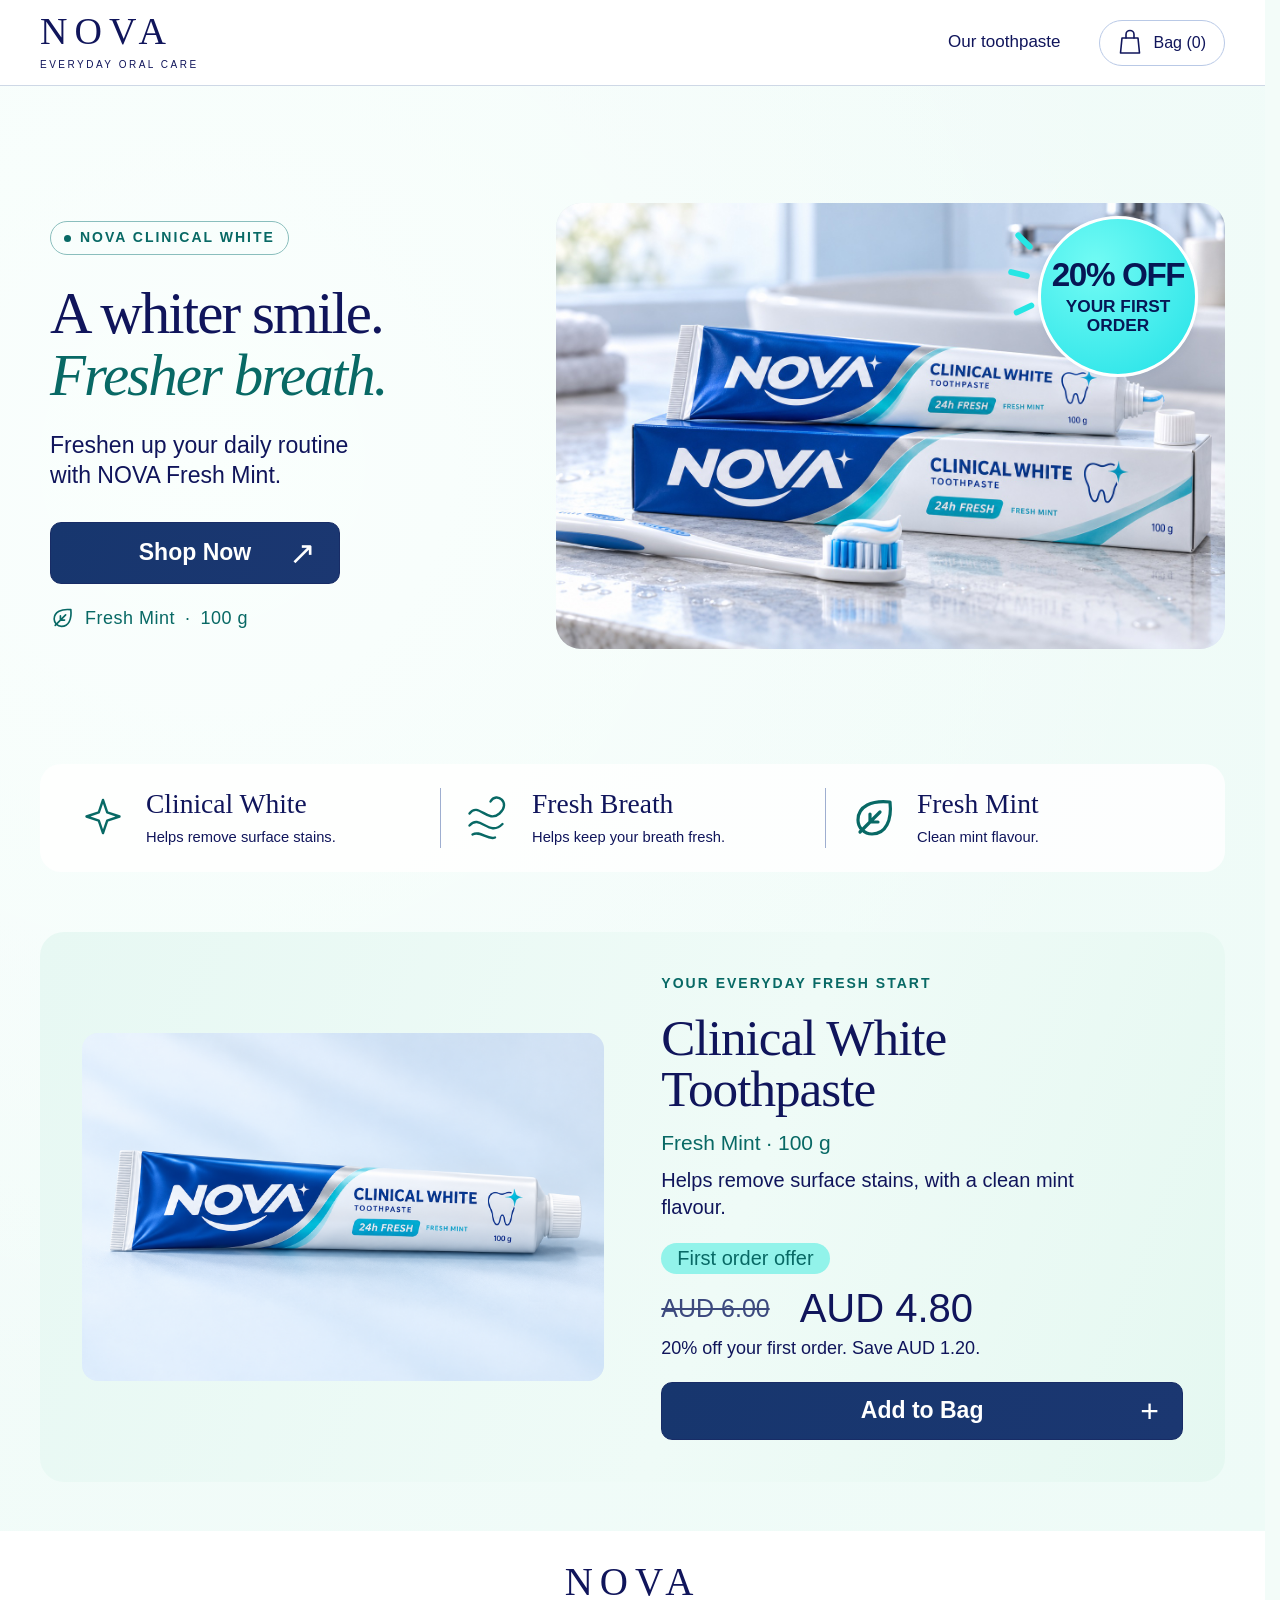
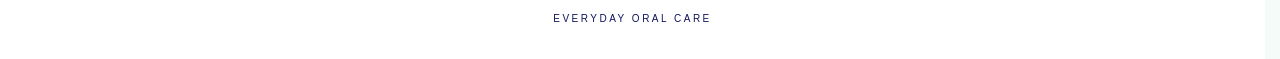
==== commit 80747e9f: "Publish approved NOVA landing page with full-screen layout and first-order offer" ====
--- a/index.html
+++ b/index.html
@@ -1,17 +1,7 @@
 <!doctype html>
-<html lang="en-AU">
-<head>
-  <meta charset="utf-8">
-  <meta name="viewport" content="width=device-width, initial-scale=1">
-  <meta name="theme-color" content="#f3faf8">
-  <meta name="description" content="Discover NOVA Clinical White Toothpaste. Fresh Mint, 100 g.">
-  <title>Clinical White Toothpaste — NOVA</title>
-  <link rel="icon" href="data:,">
-  <link rel="stylesheet" href="styles.css?v=20261106">
-  <script src="app.js" defer></script>
-  <script src="tracking.js" defer></script>
-</head>
-<body>
+<html lang="en-AU"><head><meta charset="utf-8"><meta name="viewport" content="width=device-width,initial-scale=1"><meta name="theme-color" content="#f3faf8"><title>NOVA — Clinical White Toothpaste</title><meta name="description" content="Freshen up your daily routine with NOVA Clinical White Fresh Mint toothpaste. 20% off your first order."><link rel="stylesheet" href="styles.css?v=20261108"></head><body>
+
+<div id="nova-preview" lang="en-AU">
   <header class="site-header">
     <div class="header-inner wrap">
       <div class="brand" aria-label="NOVA — Everyday oral care">
@@ -19,87 +9,62 @@
         <span class="brand-caption" aria-hidden="true">Everyday oral care</span>
       </div>
       <div class="header-tools">
-        <span class="category-label">Our toothpaste</span>
-        <button class="bag" id="open-bag" type="button" aria-haspopup="dialog" aria-controls="bag-panel" aria-expanded="false">
-          <svg viewBox="0 0 24 26" width="23" height="25" fill="none" aria-hidden="true"><path d="M4 8.5h16l1.5 15h-19l1.5-15Z"/><path d="M8 8.5V5a4 4 0 0 1 8 0v3.5"/></svg>
-          <span id="bag-count">Bag (0)</span>
-        </button>
+        <a class="category-label" href="#product">Our toothpaste</a>
+        <button class="bag" id="open-bag" type="button" aria-haspopup="dialog" aria-controls="bag-panel" aria-expanded="false"><svg viewBox="0 0 24 26" width="23" height="25" fill="none" aria-hidden="true"><path d="M4 8.5h16l1.5 15h-19l1.5-15Z"/><path d="M8 8.5V5a4 4 0 0 1 8 0v3.5"/></svg><span id="bag-count">Bag (0)</span></button>
       </div>
     </div>
   </header>
-
-  <main class="wrap">
-    <section class="introduction" aria-labelledby="hero-heading">
+  <main class="page-content">
+    <section class="introduction wrap" aria-labelledby="hero-heading">
       <div class="hero">
         <div class="hero-copy">
           <p class="eyebrow hero-eyebrow"><span class="eyebrow-dot" aria-hidden="true"></span>NOVA Clinical White</p>
           <h1 id="hero-heading">A whiter smile.<br><em>Fresher breath.</em></h1>
-          <p class="hero-description">Meet your everyday fresh start. Helps remove surface stains, with a clean mint flavour.</p>
-          <!-- Shop Now leads to the single purchase section; it never adds an item. -->
-          <a class="shop-button" id="shop-now" href="#product">
-            <span>Shop Now</span>
-            <svg viewBox="0 0 24 24" width="24" height="24" fill="none" aria-hidden="true"><path d="M5 19 19 5M7 5h12v12"/></svg>
-          </a>
-          <p class="product-facts"><svg viewBox="0 0 24 24" width="18" height="18" fill="none" aria-hidden="true"><path d="M20 4C11 3 4 6 4 13a7 7 0 0 0 7 7c7 0 10-7 9-16Z"/><path d="m5 19 10-10M10 14v-4m0 4h4"/></svg><span>Fresh Mint</span><span class="fact-divider" aria-hidden="true"></span><span>100 g</span></p>
+          <p class="hero-description">Freshen up your daily routine<br class="desktop-break"> with NOVA Fresh Mint.</p>
+          <a class="shop-button" id="shop-now" href="#product"><span>Shop Now</span><span class="button-icon" aria-hidden="true">↗</span></a>
+          <p class="product-facts"><svg viewBox="0 0 24 24" width="18" height="18" fill="none" aria-hidden="true"><path d="M20 4C11 3 4 6 4 13a7 7 0 0 0 7 7c7 0 10-7 9-16Z"/><path d="m5 19 10-10M10 14v-4m0 4h4"/></svg><span>Fresh Mint</span><span aria-hidden="true">·</span><span>100 g</span></p>
         </div>
         <figure class="hero-photo">
-          <img src="assets/nova-hero-hd.jpg" width="1536" height="1024" alt="NOVA Clinical White Fresh Mint toothpaste and its matching box beside a bathroom sink." fetchpriority="high" draggable="false">
-          <span class="photo-label" aria-hidden="true"><span class="photo-label-dot"></span>A fresh start, every day.</span>
+          <img src="assets/nova-hero-hd.jpg" width="1536" height="1024" alt="NOVA Clinical White Fresh Mint toothpaste and matching box on a bright bathroom counter, with a small mint sprig." fetchpriority="high" draggable="false">
+          <div class="offer-badge" aria-label="20 percent off your first order"><span class="offer-rays" aria-hidden="true"><span></span><span></span><span></span></span><strong>20% OFF</strong><span>YOUR FIRST<br>ORDER</span></div>
+          <span class="photo-label" aria-hidden="true"><span class="eyebrow-dot"></span>A fresh start, every day.</span>
         </figure>
       </div>
-
       <div class="benefits" aria-label="Product features">
-        <div class="benefit"><span class="benefit-icon" aria-hidden="true"><svg viewBox="0 0 32 32" width="29" height="29" fill="none"><path d="m16 4 2.8 8.2L27 15l-8.2 2.8L16 26l-2.8-8.2L5 15l8.2-2.8L16 4Z"/><path d="M26 3v5m-2.5-2.5h5M6 24v5m-2.5-2.5h5"/></svg></span><div><h2>Clinical White</h2><p>Helps remove surface stains.</p></div></div>
-        <div class="benefit"><span class="benefit-icon" aria-hidden="true"><svg viewBox="0 0 32 32" width="29" height="29" fill="none"><path d="M4 11h17a4 4 0 1 0-4-4M4 16h22a3 3 0 1 1-3 3M4 21h10a4 4 0 1 1-4 4"/></svg></span><div><h2>Fresh Breath</h2><p>Helps keep your breath fresh.</p></div></div>
-        <div class="benefit"><span class="benefit-icon" aria-hidden="true"><svg viewBox="0 0 32 32" width="29" height="29" fill="none"><path d="M26 5C15 3 6 7 6 17a9 9 0 0 0 9 9C25 26 29 17 26 5Z"/><path d="M6 27 21 12M13 20v-7m0 7h7"/></svg></span><div><h2>Fresh Mint</h2><p>Clean mint flavour.</p></div></div>
+        <div class="benefit"><span class="benefit-icon" aria-hidden="true"><svg viewBox="0 0 32 32" width="29" height="29" fill="none"><path d="m16 4 2.8 8.2L27 15l-8.2 2.8L16 26l-2.8-8.2L5 15l8.2-2.8L16 4Z"/></svg></span><div><h2>Clinical White</h2><p>Helps remove surface stains.</p></div></div>
+        <div class="benefit"><span class="benefit-icon" aria-hidden="true"><svg viewBox="0 0 32 32" width="29" height="29" fill="none"><path d="M3 13c6-8 12 7 20 0 8-7-2-15-6-8M3 21c7-8 13 8 22-1M5 27c5-3 10 4 15 2"/></svg></span><div><h2>Fresh Breath</h2><p>Helps keep your breath fresh.</p></div></div>
+        <div class="benefit"><span class="benefit-icon" aria-hidden="true"><svg viewBox="0 0 24 24" width="18" height="18" fill="none" aria-hidden="true"><path d="M20 4C11 3 4 6 4 13a7 7 0 0 0 7 7c7 0 10-7 9-16Z"/><path d="m5 19 10-10M10 14v-4m0 4h4"/></svg></span><div><h2>Fresh Mint</h2><p>Clean mint flavour.</p></div></div>
       </div>
     </section>
-
-    <section class="product-section" id="product" aria-labelledby="product-heading">
-      <figure class="product-photo">
-        <img src="assets/nova-tube-studio.png" width="1536" height="1024" alt="One NOVA Clinical White Fresh Mint toothpaste tube, 100 g, on a pale blue surface." draggable="false">
-      </figure>
+    <section class="product-section wrap" id="product" aria-labelledby="product-heading">
+      <figure class="product-photo"><img id="product-photograph" src="assets/nova-tube-studio.png" width="1536" height="1024" alt="NOVA Clinical White Fresh Mint toothpaste tube, 100 g, on a pale blue surface." draggable="false"></figure>
       <div class="product-copy">
-        <p class="eyebrow product-eyebrow">Your everyday fresh start</p>
-        <h2 id="product-heading" tabindex="-1">Clinical White Toothpaste</h2>
+        <div class="product-title-row">
+          <div><p class="eyebrow product-eyebrow">Your everyday fresh start</p><h2 id="product-heading" tabindex="-1">Clinical White<br>Toothpaste</h2></div>
+        </div>
         <p class="variant">Fresh Mint <span aria-hidden="true">·</span> 100 g</p>
-        <p class="product-description">Bring a fresh touch to your daily routine. Helps remove surface stains and keep your breath fresh, with a clean mint flavour.</p>
-        <p class="price">AUD 6.00 <span>per tube</span></p>
-        <button class="add-button" id="add-to-bag" type="button"><span id="add-label">Add to Bag</span><span id="add-symbol" aria-hidden="true">+</span></button>
+        <p class="product-description">Helps remove surface stains, with a clean mint flavour.</p>
+        <div class="price-area"><p class="first-order">First order offer</p><p class="price"><s aria-label="Original price AUD 6.00">AUD 6.00</s><span class="current-price" aria-label="First order price AUD 4.80">AUD 4.80</span></p><p class="offer-detail">20% off your first order. Save AUD 1.20.</p></div>
+        <button class="add-button" id="add-to-bag" type="button"><span id="add-label">Add to Bag</span><span class="button-icon" id="add-symbol" aria-hidden="true">+</span></button>
         <span class="sr-only" id="bag-announcement" role="status" aria-live="polite" aria-atomic="true"></span>
       </div>
     </section>
   </main>
-
   <footer class="site-footer"><div class="wrap footer-inner"><span class="wordmark">NOVA</span><span class="brand-caption">Everyday oral care</span></div></footer>
-
-  <!-- A read-only bag preview; adding an item remains a separate action. -->
   <dialog class="bag-panel" id="bag-panel" aria-labelledby="bag-heading">
-    <div class="bag-panel-header">
-      <h2 id="bag-heading">Your bag</h2>
-      <button class="bag-close" id="close-bag" type="button" autofocus>Close</button>
-    </div>
+    <div class="bag-panel-header"><h2 id="bag-heading">Your bag</h2><button class="bag-close" id="close-bag" type="button" autofocus>Close</button></div>
     <div class="bag-panel-body">
-      <div class="bag-empty" id="bag-empty">
-        <svg viewBox="0 0 24 26" width="40" height="44" fill="none" aria-hidden="true"><path d="M4 8.5h16l1.5 15h-19l1.5-15Z"/><path d="M8 8.5V5a4 4 0 0 1 8 0v3.5"/></svg>
-        <h3>Your bag is empty.</h3>
-        <p>Take a look at Clinical White Toothpaste.</p>
-      </div>
+      <div class="bag-empty" id="bag-empty"><svg viewBox="0 0 24 26" width="23" height="25" fill="none" aria-hidden="true"><path d="M4 8.5h16l1.5 15h-19l1.5-15Z"/><path d="M8 8.5V5a4 4 0 0 1 8 0v3.5"/></svg><h3>Your bag is empty.</h3><p>Take a look at Clinical White Toothpaste.</p></div>
       <div id="bag-filled" hidden>
-        <div class="bag-item">
-          <img src="assets/nova-tube-studio.png" width="1536" height="1024" alt="NOVA Clinical White toothpaste tube">
-          <div class="bag-item-copy">
-            <h3>Clinical White Toothpaste</h3>
-            <p>Fresh Mint · 100 g</p>
-            <p>Quantity: 1</p>
-            <p class="bag-item-price">AUD 6.00</p>
-          </div>
-        </div>
-        <div class="bag-subtotal"><span>Subtotal</span><span>AUD 6.00</span></div>
+        <div class="bag-item"><img id="bag-product-image" width="1536" height="1024" alt="NOVA Clinical White Fresh Mint toothpaste"><div class="bag-item-copy"><h3>Clinical White Toothpaste</h3><p>Fresh Mint · 100 g</p><p>Quantity: 1</p><p class="bag-item-price"><s>AUD 6.00</s> AUD 4.80</p><p>20% off your first order</p></div></div>
+        <div class="bag-subtotal"><span>Subtotal</span><span>AUD 4.80</span></div>
+        <p class="bag-savings">You save AUD 1.20.</p>
       </div>
     </div>
     <div class="bag-panel-footer"><button class="browse-button" id="continue-browsing" type="button">Continue browsing</button></div>
   </dialog>
-</body>
-</html>
+</div>
 
+<script>document.getElementById("bag-product-image").src = document.getElementById("product-photograph").src;</script><script src="app.js"></script><script src="tracking.js"></script>
+
+</body></html>
--- a/styles.css
+++ b/styles.css
@@ -1,167 +1,10 @@
-/* NOVA visual refresh. Keep the study hooks and product information in index.html. */
-:root {
-  --paper: #fbfdfd;
-  --navy: #193c80;
-  --teal: #087b7e;
-  --muted: #526477;
-  --rule: #d8e5e6;
-  --content-width: 1290px;
-  color-scheme: light;
-  font-family: Arial, Helvetica, sans-serif;
-  color: var(--navy);
-  background: var(--paper);
-}
-* { box-sizing: border-box; }
-html { scroll-behavior: smooth; }
-body { margin: 0; font-size: 16px; line-height: 1.5; -webkit-font-smoothing: antialiased; }
-button, a { -webkit-tap-highlight-color: transparent; }
-button { font: inherit; }
-figure, h1, h2, p { margin: 0; }
-svg { flex: none; stroke: currentColor; stroke-width: 1.5; stroke-linecap: round; stroke-linejoin: round; }
-.wrap { width: min(var(--content-width), calc(100% - 96px)); margin-inline: auto; }
-.site-header { position: sticky; top: 0; z-index: 10; background: rgb(251 253 253 / 96%); border-bottom: 1px solid var(--rule); }
-.header-inner { min-height: 86px; display: flex; align-items: center; justify-content: space-between; gap: 24px; }
-.brand { display: flex; flex-direction: column; align-items: flex-start; }
-.wordmark { font: 38px/1 Georgia, 'Times New Roman', serif; letter-spacing: 7px; }
-.brand-caption { margin-top: 7px; font-size: 10px; letter-spacing: 1.35px; text-transform: uppercase; }
-.header-tools { display: flex; align-items: center; gap: 34px; font-size: 14px; }
-.bag { display: inline-flex; align-items: center; gap: 11px; min-height: 44px; padding: 9px 16px; border: 1px solid #cbdcdd; border-radius: 24px; background: #fff; color: var(--navy); font: inherit; white-space: nowrap; cursor: pointer; transition: background-color 160ms ease; }
-.bag:hover { background: #edf7f4; }
-.introduction { position: relative; isolation: isolate; padding-block: 38px 34px; }
-.introduction::before { content: ''; position: absolute; z-index: -1; inset: 0; background: radial-gradient(ellipse at 4% 14%, #e8f7f0 0, transparent 54%), radial-gradient(ellipse at 97% 40%, #e9f1fc 0, transparent 62%), linear-gradient(180deg, #f8fcfb, #f5faf9); box-shadow: 0 0 0 100vmax #f4faf8; clip-path: inset(0 -100vmax); }
-.hero { display: grid; grid-template-columns: .84fr 1.16fr; gap: 52px; align-items: center; }
-.hero-copy { padding-block: 20px 24px; }
-.eyebrow { font-size: 11px; line-height: 1.5; font-weight: 700; letter-spacing: 1.8px; text-transform: uppercase; }
-.hero-eyebrow { display: inline-flex; align-items: center; gap: 9px; padding: 7px 12px; border: 1px solid #c9e4dc; border-radius: 24px; background: rgb(255 255 255 / 65%); color: #236967; }
-.eyebrow-dot, .photo-label-dot { display: inline-block; flex: none; width: 6px; height: 6px; border-radius: 50%; background: var(--teal); }
-h1 { margin-top: 22px; font: 400 clamp(46px, 5.1vw, 72px)/1.07 Georgia, 'Times New Roman', serif; letter-spacing: -3px; }
-h1 em { color: var(--teal); font-weight: 400; }
-.hero-description { max-width: 390px; margin-top: 20px; color: var(--muted); font-size: 17px; line-height: 1.7; text-wrap: pretty; }
-.shop-button, .add-button { display: flex; align-items: center; justify-content: space-between; gap: 28px; min-height: 56px; border: 1px solid var(--navy); border-radius: 8px; background: var(--navy); color: white; text-decoration: none; cursor: pointer; transition: background-color 160ms ease, border-color 160ms ease, box-shadow 160ms ease; }
-.shop-button { width: 196px; margin-top: 28px; padding: 15px 22px; font-size: 15px; box-shadow: 0 6px 16px rgb(25 60 128 / 12%); }
-.shop-button:hover, .add-button:not([aria-disabled="true"]):hover { background: #102f69; border-color: #102f69; box-shadow: 0 7px 18px rgb(25 60 128 / 18%); }
-a:focus-visible, button:focus-visible { outline: 3px solid var(--teal); outline-offset: 5px; }
-.product-facts { display: flex; align-items: center; gap: 10px; margin-top: 18px; color: #356d6b; font-size: 11px; line-height: 1.4; font-weight: 700; letter-spacing: 1.2px; text-transform: uppercase; }
-.fact-divider { width: 1px; height: 12px; margin-inline: 3px; background: #b7ceca; }
-.hero-photo { position: relative; overflow: hidden; aspect-ratio: 3 / 2; border: 7px solid rgb(255 255 255 / 90%); border-radius: 32px 32px 88px 32px; background: #dce9f5; box-shadow: 0 16px 40px rgb(32 73 94 / 10%); }
-.hero-photo img { display: block; width: 100%; height: 100%; object-fit: cover; }
-.photo-label { position: absolute; display: inline-flex; align-items: center; gap: 9px; left: 20px; bottom: 20px; padding: 10px 15px; border: 1px solid rgb(255 255 255 / 85%); border-radius: 24px; background: rgb(255 255 255 / 94%); color: #345467; font-size: 11px; letter-spacing: .3px; }
-.benefits { display: grid; grid-template-columns: repeat(3, minmax(0, 1fr)); margin-top: 34px; padding: 25px 0; border: 1px solid #dce8e5; border-radius: 16px; background: rgb(255 255 255 / 82%); }
-.benefit { display: flex; align-items: center; gap: 18px; padding-inline: 28px; border-left: 1px solid #dce8e5; min-width: 0; }
-.benefit:first-child { border-left: 0; }
-.benefit-icon { display: grid; flex: none; place-items: center; width: 50px; height: 50px; border-radius: 50%; color: var(--teal); background: #e9f5ef; }
-.benefit h2 { font: 400 25px/1.2 Georgia, 'Times New Roman', serif; letter-spacing: -.6px; }
-.benefit p { margin-top: 6px; font-size: 14px; color: var(--muted); }
-.product-section { display: grid; grid-template-columns: 1.1fr 1fr; align-items: center; gap: 58px; margin-block: 64px; padding: 34px; border: 1px solid #dce8e5; border-radius: 24px; background: linear-gradient(125deg, #edf4fc 0, #f1faf6 67%, #e7f5ee 100%); scroll-margin-top: 110px; }
-.product-photo { overflow: hidden; aspect-ratio: 3 / 2; border-radius: 16px; background: #dcecfb; box-shadow: 0 10px 24px rgb(33 72 113 / 6%); }
-.product-photo img { display: block; width: 100%; height: 100%; object-fit: cover; }
-.product-copy { padding: 8px 4px 8px 0; }
-.product-eyebrow { color: #356d6b; }
-.product-copy h2 { max-width: 450px; margin-top: 15px; font: 400 clamp(34px, 3.1vw, 44px)/1.13 Georgia, 'Times New Roman', serif; letter-spacing: -1.5px; }
-.product-copy h2:focus { outline: none; }
-.variant { display: inline-flex; align-items: center; gap: 10px; margin-top: 16px; padding: 6px 12px; border: 1px solid #cce3d9; border-radius: 20px; background: rgb(255 255 255 / 70%); color: #356d6b; font-size: 12px; }
-.product-description { max-width: 430px; margin-top: 17px; color: var(--muted); font-size: 15px; line-height: 1.7; text-wrap: pretty; }
-.price { display: flex; align-items: baseline; gap: 12px; margin-top: 24px; padding-top: 19px; border-top: 1px solid #cddfdc; font-size: 29px; line-height: 1.2; letter-spacing: -.5px; }
-.price span { color: var(--muted); font-size: 12px; letter-spacing: 0; }
-.add-button { width: 100%; margin-top: 19px; padding: 15px 22px; font-size: 15px; text-align: left; }
-#add-symbol { font-size: 25px; font-weight: 400; line-height: 1; }
-.add-button[aria-disabled="true"] { cursor: default; background: #1a6571; border-color: #1a6571; }
-.site-footer { border-top: 1px solid var(--rule); background: #f6faf9; }
-.footer-inner { min-height: 112px; display: flex; align-items: center; gap: 30px; padding-block: 28px; }
-.footer-inner .wordmark { font-size: 30px; letter-spacing: 5px; }
-.footer-inner .brand-caption { margin: 0; }
-.bag-panel { position: fixed; inset: 0 0 0 auto; width: min(440px, 100%); height: 100%; height: 100dvh; max-width: none; max-height: none; margin: 0; padding: 0; border: 0; border-left: 1px solid var(--rule); color: var(--navy); background: var(--paper); box-shadow: -12px 0 48px rgb(12 32 64 / 12%); }
-.bag-panel[open] { display: flex; flex-direction: column; }
-.bag-panel::backdrop { background: rgb(17 33 58 / 30%); }
-.bag-panel [hidden] { display: none; }
-.bag-panel-header { display: flex; align-items: center; justify-content: space-between; gap: 20px; padding: 25px 28px; border-bottom: 1px solid var(--rule); }
-.bag-panel-header h2 { font: 400 32px/1.2 Georgia, 'Times New Roman', serif; letter-spacing: -.6px; }
-.bag-close { min-height: 44px; padding: 10px 4px; border: 0; background: none; color: var(--navy); font-size: 13px; text-decoration: underline; text-underline-offset: 4px; cursor: pointer; }
-.bag-panel-body { flex: 1; overflow-y: auto; padding: 32px 28px; }
-.bag-empty { padding-block: 42px; text-align: center; }
-.bag-empty svg { margin-bottom: 20px; }
-.bag-empty h3 { margin: 0; font: 400 26px/1.25 Georgia, 'Times New Roman', serif; }
-.bag-empty p { margin-top: 14px; font-size: 14px; color: var(--muted); }
-.bag-item { display: grid; grid-template-columns: 116px minmax(0, 1fr); gap: 20px; align-items: start; }
-.bag-item img { width: 100%; height: 94px; object-fit: cover; border-radius: 8px; }
-.bag-item h3 { margin: 0 0 10px; font: 400 23px/1.2 Georgia, 'Times New Roman', serif; letter-spacing: -.4px; }
-.bag-item p { margin-top: 6px; font-size: 13px; color: var(--muted); }
-.bag-item .bag-item-price { margin-top: 16px; color: var(--navy); font-size: 16px; }
-.bag-subtotal { display: flex; justify-content: space-between; gap: 20px; margin-top: 32px; padding-top: 23px; border-top: 1px solid var(--rule); }
-.bag-panel-footer { padding: 24px 28px 28px; border-top: 1px solid var(--rule); }
-.browse-button { width: 100%; min-height: 54px; padding: 14px 20px; border: 1px solid var(--navy); border-radius: 8px; background: var(--navy); color: white; cursor: pointer; }
-.browse-button:hover { background: #102f69; }
-.sr-only { position: absolute; width: 1px; height: 1px; padding: 0; overflow: hidden; clip: rect(0, 0, 0, 0); white-space: nowrap; border: 0; }
-@media (max-width: 1100px) and (min-width: 781px) {
-  .hero { gap: 30px; grid-template-columns: .95fr 1.05fr; }
-  h1 { font-size: clamp(42px, 4.9vw, 55px); letter-spacing: -2.3px; }
-  .hero-description { font-size: 16px; }
-  .hero-photo { border-radius: 24px 24px 60px 24px; border-width: 5px; }
-  .benefit { gap: 12px; padding-inline: 18px; }
-  .benefit-icon { width: 42px; height: 42px; }
-  .benefit-icon svg { width: 25px; height: 25px; }
-  .benefit h2 { font-size: 23px; }
-  .benefit p { font-size: 13px; }
-  .product-section { gap: 32px; padding: 28px; }
-  .product-copy h2 { font-size: 35px; }
-}
-@media (max-width: 780px) {
-  .wrap { width: calc(100% - 48px); }
-  .header-inner { min-height: 78px; }
-  .wordmark { font-size: 32px; letter-spacing: 5px; }
-  .brand-caption { font-size: 9px; letter-spacing: .9px; }
-  .header-tools { gap: 24px; font-size: 13px; }
-  .introduction { padding-block: 28px; }
-  .hero { grid-template-columns: 1fr; gap: 28px; }
-  .hero-copy { padding-block: 0; }
-  h1 { margin-top: 18px; font-size: clamp(46px, 8.3vw, 64px); letter-spacing: -2.4px; }
-  .hero-description { max-width: 450px; margin-top: 17px; }
-  .shop-button { margin-top: 23px; }
-  .hero-photo { border-radius: 24px 24px 64px 24px; }
-  .benefits { margin-top: 28px; padding-block: 22px; }
-  .benefit { flex-direction: column; align-items: flex-start; gap: 12px; padding-inline: 20px; }
-  .benefit h2 { font-size: 24px; }
-  .benefit p { font-size: 14px; }
-  .product-section { grid-template-columns: 1fr; gap: 28px; margin-block: 40px; padding: 24px; scroll-margin-top: 102px; }
-  .product-copy { padding: 0 2px 4px; }
-  .product-copy h2 { max-width: none; font-size: clamp(34px, 5.7vw, 44px); }
-  .product-description { max-width: none; }
-  .footer-inner { min-height: 104px; }
-}
-@media (max-width: 560px) {
-  .wrap { width: calc(100% - 40px); }
-  .category-label { display: none; }
-  .header-tools { gap: 0; }
-  .bag { gap: 8px; padding-inline: 12px; }
-  .bag svg { width: 20px; height: 23px; }
-  h1 { font-size: clamp(36px, 10.65vw, 57px); letter-spacing: -1.8px; }
-  .eyebrow { font-size: 10px; letter-spacing: 1.5px; }
-  .hero-eyebrow { padding: 6px 10px; }
-  .hero-description { font-size: 15px; line-height: 1.65; }
-  .hero-photo { border-width: 5px; border-radius: 20px 20px 48px 20px; }
-  .photo-label { left: 10px; bottom: 10px; gap: 7px; padding: 7px 10px; font-size: 9px; }
-  .photo-label-dot { width: 5px; height: 5px; }
-  .shop-button { width: 184px; min-height: 54px; padding: 14px 20px; font-size: 14px; }
-  .product-facts { margin-top: 15px; font-size: 10px; gap: 8px; letter-spacing: 1px; }
-  .benefits { grid-template-columns: 1fr; gap: 0; padding: 4px 20px; border-radius: 14px; }
-  .benefit { flex-direction: row; align-items: center; gap: 16px; padding: 18px 0; border-left: 0; border-top: 1px solid #e2ece8; }
-  .benefit:first-child { border-top: 0; }
-  .benefit-icon { width: 44px; height: 44px; }
-  .benefit-icon svg { width: 26px; height: 26px; }
-  .benefit h2 { font-size: 24px; }
-  .benefit p { margin-top: 4px; font-size: 13px; }
-  .product-section { padding: 18px; gap: 25px; border-radius: 20px; }
-  .product-photo { border-radius: 12px; }
-  .product-copy h2 { font-size: 33px; letter-spacing: -1.1px; }
-  .variant { margin-top: 14px; font-size: 11px; }
-  .product-description { font-size: 14px; }
-  .price { margin-top: 20px; font-size: 27px; }
-  .footer-inner { gap: 18px; min-height: 100px; }
-  .footer-inner .wordmark { font-size: 27px; letter-spacing: 4px; }
-  .footer-inner .brand-caption { font-size: 8px; letter-spacing: .8px; }
-  .bag-panel-header, .bag-panel-body, .bag-panel-footer { padding-inline: 22px; }
-  .bag-item { grid-template-columns: 96px minmax(0, 1fr); gap: 16px; }
-  .bag-item img { height: 84px; }
-}
-@media (prefers-reduced-motion: reduce) { html { scroll-behavior: auto; } .shop-button, .add-button, .bag { transition: none; } }
-
+:root{--navy:#10155b;--teal:#086965;--paper:#f3fcf9;--rule:#ced8e6;--header:86px;color-scheme:light;font-family:Arial,Helvetica,sans-serif;color:var(--navy);background:var(--paper)}
+*{box-sizing:border-box}html{scroll-behavior:smooth;scrollbar-gutter:stable}body{margin:0;min-width:320px;font-size:16px;line-height:1.45;-webkit-font-smoothing:antialiased}button,a{-webkit-tap-highlight-color:transparent}button{font:inherit}figure,h1,h2,h3,p{margin:0}a{color:inherit}svg{display:block;flex:none;stroke:currentColor;stroke-width:1.6;stroke-linecap:round;stroke-linejoin:round}button,a{touch-action:manipulation}button{cursor:pointer}a:focus-visible,button:focus-visible{outline:3px solid #008b87;outline-offset:5px}.wrap{width:min(1440px,calc(100% - 80px));margin-inline:auto}.site-header{height:var(--header);position:sticky;top:0;z-index:10;background:#fffffffa;border-bottom:1px solid var(--rule)}.header-inner{height:100%;display:flex;align-items:center;justify-content:space-between;gap:20px}.brand{display:flex;flex-direction:column}.wordmark{font:400 38px/1 Georgia,'Times New Roman',serif;letter-spacing:7px}.brand-caption{margin-top:8px;font-size:10px;letter-spacing:2.5px;text-transform:uppercase}.header-tools{display:flex;align-items:center;gap:38px}.category-label{text-decoration:none;font-size:17px}.category-label:hover{text-decoration:underline;text-underline-offset:5px}.bag{display:flex;align-items:center;gap:12px;min-height:46px;padding:8px 18px;border:1px solid #b9c9e6;border-radius:30px;background:#fff;color:var(--navy);white-space:nowrap}.bag:hover{background:#f0faf8}.bag svg{width:24px;height:27px}.page-content{background:radial-gradient(ellipse at 16% 26%,#fafffd 0,transparent 65%),linear-gradient(120deg,#f4fcfa,#eefbf7)}.introduction{min-height:calc(100svh - var(--header));display:flex;flex-direction:column;justify-content:center;padding-block:clamp(28px,5.2svh,62px) 28px;gap:clamp(26px,5svh,58px)}.hero{flex:1;display:grid;grid-template-columns:.82fr 1.18fr;gap:clamp(24px,4vw,64px);align-items:center}.hero-copy{min-width:0;padding-left:10px}.eyebrow{font-size:14px;line-height:1.4;font-weight:700;letter-spacing:2px;text-transform:uppercase}.hero-eyebrow{display:inline-flex;align-items:center;gap:9px;padding:6px 13px;border:1px solid #8abebd;border-radius:30px;color:var(--teal);white-space:nowrap}.eyebrow-dot{display:block;width:7px;height:7px;flex:none;background:var(--teal);border-radius:50%}h1{margin-top:28px;font:400 clamp(42px,4.6vw,72px)/1.06 Georgia,'Times New Roman',serif;letter-spacing:-1.9px}h1 em{font-weight:400;color:var(--teal);white-space:nowrap}.hero-description{margin-top:23px;font-size:clamp(18px,1.8vw,25px);line-height:1.3}.shop-button,.add-button{position:relative;display:grid;place-items:center;min-height:62px;border:1px solid #182c66;border-radius:11px;background:linear-gradient(110deg,#17366e,#1b3771);color:white;text-decoration:none;font-size:23px;font-weight:700;line-height:1.2;text-align:center;transition:background .18s,box-shadow .18s,transform .18s}.shop-button{width:min(290px,100%);margin-top:31px;padding:16px 52px}.button-icon{position:absolute;right:23px;top:50%;transform:translateY(-50%);font-size:32px;line-height:1;font-weight:400}.shop-button:hover,.add-button:not([aria-disabled='true']):hover{background:#10285c;box-shadow:0 6px 20px #17366e20}.shop-button:active,.add-button:active{transform:translateY(1px)}.product-facts{display:flex;align-items:center;gap:10px;margin-top:21px;font-size:18px;color:var(--teal);letter-spacing:.5px}.product-facts svg{width:25px;height:26px}.hero-photo{position:relative;width:100%;aspect-ratio:3/2;max-width:calc((100svh - var(--header) - 210px)*1.5);justify-self:end;overflow:hidden;border-radius:25px;background:#e2f0f3}.hero-photo>img{display:block;width:100%;height:100%;object-fit:contain}.photo-label{display:none}.offer-badge{position:absolute;right:4%;top:3%;display:flex;flex-direction:column;align-items:center;justify-content:center;width:24%;aspect-ratio:1;border:3px solid white;border-radius:50%;background:radial-gradient(circle at 35% 30%,#72fbf4,#22e1e7);color:#061755;text-align:center;box-shadow:0 1px 10px #10336c18}.offer-badge strong{font-size:clamp(18px,2.6vw,39px);line-height:1;letter-spacing:-1.4px;white-space:nowrap}.offer-badge>span:last-child{margin-top:6px;font-size:clamp(9px,1.35vw,19px);font-weight:700;line-height:1.1}.offer-rays{position:absolute;left:-24%;top:12%;width:20%;height:48%}.offer-rays span{position:absolute;right:0;width:22px;height:6px;border-radius:6px;background:#26e6e4}.offer-rays span:nth-child(1){top:0;transform:rotate(45deg)}.offer-rays span:nth-child(2){top:45%;right:5px;transform:rotate(14deg)}.offer-rays span:nth-child(3){bottom:0;transform:rotate(-25deg)}.benefits{display:grid;grid-template-columns:repeat(3,minmax(0,1fr));flex:none;padding:24px 15px;border-radius:21px;background:#ffffffd9}.benefit{display:flex;align-items:center;gap:19px;padding:0 24px;border-left:1px solid #9eaed0;min-width:0}.benefit:first-child{border:0}.benefit-icon{flex:none;display:grid;place-items:center;width:48px;color:var(--teal)}.benefit-icon svg{width:48px;height:48px}.benefit h2{font:400 clamp(22px,2.15vw,30px)/1.15 Georgia,'Times New Roman',serif;white-space:nowrap}.benefit p{margin-top:7px;font-size:clamp(12px,1.15vw,16px);white-space:nowrap}.product-section{display:grid;grid-template-columns:1fr 1fr;align-items:center;gap:clamp(28px,4.5vw,70px);margin-top:32px;margin-bottom:48px;padding:42px;border-radius:24px;background:linear-gradient(110deg,#e7f8f3,#effbf7 58%,#e5f8f1);scroll-margin-top:calc(var(--header) + 24px);min-height:510px}.product-photo{width:100%;aspect-ratio:3/2;overflow:hidden;border-radius:16px;background:#e7f6f4}.product-photo img{display:block;width:100%;height:100%;object-fit:contain}.product-copy{min-width:0}.product-title-row{display:block}.product-eyebrow{color:var(--teal)}.product-copy h2{margin-top:18px;font:400 clamp(35px,4vw,57px)/1 Georgia,'Times New Roman',serif;letter-spacing:-1px}.product-copy h2:focus{outline:0}.variant{margin-top:14px;color:var(--teal);font-size:21px}.product-description{margin-top:9px;max-width:470px;font-size:20px;line-height:1.35}.price-area{margin-top:22px}.first-order{display:table;margin-bottom:10px;padding:1px 16px;border-radius:30px;background:#92f3ea;color:var(--teal);font-size:20px}.price{display:flex;align-items:center;gap:30px;white-space:nowrap}.price s{font-size:25px;color:#3c497e;text-decoration-thickness:2px}.current-price{font-size:40px;font-weight:500;line-height:1.2}.offer-detail{margin-top:4px;font-size:18px;line-height:1.4}.add-button{width:100%;margin-top:20px;padding:14px 52px;min-height:58px}.add-button[aria-disabled='true']{background:#146b66;border-color:#146b66;cursor:default}.page-content::after{content:'';display:block;height:1px}.site-footer{background:white}.footer-inner{min-height:128px;display:flex;flex-direction:column;justify-content:center;align-items:center;padding-block:23px}.footer-inner .wordmark{font-size:39px}.footer-inner .brand-caption{font-size:10px;margin-top:11px}.bag-panel{position:fixed;inset:0 0 0 auto;width:min(450px,100%);height:100dvh;max-height:100dvh;max-width:100%;margin:0;padding:0;border:0;color:var(--navy);background:#fbfefd;box-shadow:-12px 0 48px #0c204030}.bag-panel[open]{display:flex;flex-direction:column}.bag-panel::backdrop{background:#11213a66}.bag-panel [hidden]{display:none}.bag-panel-header{display:flex;align-items:center;justify-content:space-between;gap:20px;padding:26px 28px;border-bottom:1px solid var(--rule)}.bag-panel-header h2{font:400 32px/1.2 Georgia,serif}.bag-close{min-height:44px;padding:10px 4px;border:0;background:transparent;color:inherit;text-decoration:underline;text-underline-offset:4px}.bag-panel-body{flex:1;overflow:auto;padding:32px 28px}.bag-empty{text-align:center;padding-block:40px}.bag-empty>svg{width:40px;height:44px;margin:0 auto 24px}.bag-empty h3{font:400 27px/1.2 Georgia,serif}.bag-empty p{margin-top:13px;font-size:15px}.bag-item{display:grid;grid-template-columns:112px minmax(0,1fr);gap:20px}.bag-item img{width:100%;height:96px;object-fit:contain;border-radius:8px}.bag-item h3{font:400 24px/1.2 Georgia,serif}.bag-item p{margin-top:8px;font-size:14px}.bag-item-price{font-size:19px!important}.bag-item-price s{font-size:14px;color:#626a82}.bag-subtotal{display:flex;justify-content:space-between;margin-top:32px;padding-top:24px;border-top:1px solid var(--rule);font-size:19px}.bag-savings{margin-top:10px;color:var(--teal)}.bag-panel-footer{padding:24px 28px 28px;border-top:1px solid var(--rule)}.browse-button{width:100%;min-height:54px;border:0;border-radius:9px;background:#19376f;color:white;font-weight:700}.sr-only{position:absolute;width:1px;height:1px;margin:-1px;overflow:hidden;clip:rect(0,0,0,0);white-space:nowrap}
+@media(min-width:901px) and (max-height:760px){:root{--header:74px}.wordmark{font-size:32px}.brand-caption{font-size:9px;margin-top:5px}.introduction{padding-block:22px;gap:23px}.hero-copy{padding-left:0}h1{font-size:clamp(38px,4.4vw,62px);margin-top:20px}.hero-description{font-size:20px;margin-top:15px}.shop-button{margin-top:20px;min-height:55px;font-size:20px}.product-facts{margin-top:15px;font-size:16px}.hero-photo{max-width:calc((100svh - var(--header) - 160px)*1.5)}.benefits{padding:19px 12px}.benefit h2{font-size:26px}.benefit p{font-size:13px}.product-section{padding:32px;min-height:480px}.product-copy h2{font-size:43px}.product-description,.variant{font-size:18px}.current-price{font-size:35px}}
+@media(max-width:1100px) and (min-width:701px){.wrap{width:calc(100% - 56px)}.hero{gap:24px;grid-template-columns:.85fr 1.15fr}.hero-copy{padding:0}h1{font-size:clamp(37px,4.9vw,53px)}.eyebrow{font-size:12px;letter-spacing:1.3px}.hero-description{font-size:20px}.benefit{gap:14px;padding-inline:18px}.benefit-icon,.benefit-icon svg{width:40px;height:44px}.benefit h2{font-size:25px}.benefit p{font-size:12px}.product-section{gap:32px;padding:32px}.product-copy h2{font-size:43px}.product-description{font-size:18px}.price{gap:22px}.price s{font-size:22px}.current-price{font-size:35px}.offer-detail{font-size:17px}}
+@media(max-width:900px){:root{--header:76px}.wrap{width:calc(100% - 48px)}.wordmark{font-size:32px}.brand-caption{font-size:8px;letter-spacing:2px}.header-tools{gap:25px}.category-label{font-size:15px}.hero{grid-template-columns:1fr 1.13fr;gap:23px}.hero-photo{max-width:none}.introduction{padding-top:32px;gap:32px}.hero-copy{padding:0}.hero-eyebrow{font-size:10px;letter-spacing:1px;padding:6px 9px}h1{font-size:clamp(34px,4.9vw,44px);margin-top:21px;letter-spacing:-1px}.hero-description{font-size:18px;margin-top:18px}.shop-button{font-size:20px;min-height:55px;margin-top:24px}.product-facts{font-size:15px;gap:7px}.benefit{gap:12px;padding-inline:13px}.benefit-icon,.benefit-icon svg{width:34px;height:40px}.benefit h2{font-size:22px}.benefit p{font-size:11px}.product-section{min-height:0;gap:28px;padding:30px}.eyebrow{font-size:11px}.product-copy h2{font-size:38px}.variant,.product-description{font-size:17px}.first-order{font-size:17px}.price{gap:20px}.price s{font-size:20px}.current-price{font-size:31px}.offer-detail{font-size:15px}.add-button{font-size:20px}.offer-rays span{width:16px;height:5px}}
+@media(max-width:700px){:root{--header:72px}.wrap{width:calc(100% - 36px)}.header-tools{gap:0}.category-label{display:none}.wordmark{font-size:31px;letter-spacing:6px}.brand-caption{font-size:8px;letter-spacing:1.65px}.bag{min-height:42px;padding:7px 12px;gap:8px;font-size:14px}.bag svg{width:21px;height:24px}.introduction{min-height:calc(100svh - var(--header));padding-block:24px;gap:22px;justify-content:flex-start}.hero{display:flex;flex-direction:column;align-items:stretch;gap:22px;flex:1}.hero-copy{padding:0 3px}.hero-eyebrow{font-size:10px;letter-spacing:1.6px;padding:5px 11px}h1{font-size:clamp(34px,8.8vw,56px);line-height:1.02;letter-spacing:-1px;margin-top:17px}.hero-description{font-size:17px;line-height:1.3;margin-top:15px}.desktop-break{display:none}.shop-button{width:222px;min-height:51px;margin-top:17px;font-size:19px}.button-icon{font-size:29px;right:18px}.product-facts{margin-top:13px;font-size:14px}.product-facts svg{width:21px;height:21px}.hero-photo{width:100%;max-width:none;aspect-ratio:3/2;border-radius:18px}.offer-badge{width:24%;border-width:2px;right:4%;top:3%}.offer-badge strong{font-size:clamp(20px,6.2vw,31px);letter-spacing:-1px}.offer-badge>span:last-child{font-size:clamp(10px,3.2vw,16px);margin-top:4px}.offer-rays span{width:16px;height:5px}.benefits{padding:14px 4px;border-radius:17px;align-items:start}.benefit{flex-direction:column;gap:7px;text-align:center;padding-inline:5px}.benefit-icon,.benefit-icon svg{width:29px;height:29px}.benefit h2{font-size:clamp(15px,4.05vw,22px);white-space:normal;line-height:1.15}.benefit p{font-size:clamp(10px,2.45vw,13px);line-height:1.3;white-space:normal;margin-top:5px}.product-section{grid-template-columns:1fr;gap:26px;margin-top:16px;margin-bottom:28px;padding:22px;border-radius:21px}.product-photo{max-width:490px;justify-self:center;border-radius:12px}.product-copy{padding:0 1px}.product-eyebrow{font-size:10px;letter-spacing:1.8px}.product-copy h2{font-size:clamp(36px,9vw,48px);margin-top:14px}.variant{font-size:18px;margin-top:14px}.product-description{font-size:17px;margin-top:9px}.price-area{margin-top:20px}.first-order{font-size:17px}.price{gap:26px}.price s{font-size:22px}.current-price{font-size:34px}.offer-detail{font-size:15px;margin-top:5px}.add-button{min-height:55px;margin-top:18px;font-size:21px}.footer-inner{min-height:110px}.footer-inner .wordmark{font-size:34px}.footer-inner .brand-caption{font-size:9px}.bag-panel-header,.bag-panel-body,.bag-panel-footer{padding-inline:22px}}
+@media(max-width:700px) and (min-height:780px){.introduction{justify-content:center}.hero{flex:none;gap:24px}}
+@media(min-width:701px) and (max-width:900px) and (max-height:700px){.introduction{padding-block:20px;gap:20px}.hero{gap:20px}h1{font-size:38px;margin-top:17px}.hero-description{font-size:17px;margin-top:15px}.shop-button{min-height:51px;margin-top:18px}.product-facts{margin-top:13px}.benefits{padding-block:17px}.benefit-icon,.benefit-icon svg{width:30px;height:34px}.benefit h2{font-size:21px}}
+@media(max-width:360px){.price{flex-wrap:wrap;gap:8px 18px}.price s{font-size:19px}.current-price{font-size:30px}.offer-detail{font-size:14px}.product-section{padding:18px}.hero-eyebrow{font-size:9px;letter-spacing:1.3px}}
+@media(prefers-reduced-motion:reduce){html{scroll-behavior:auto}*{transition:none!important}}
